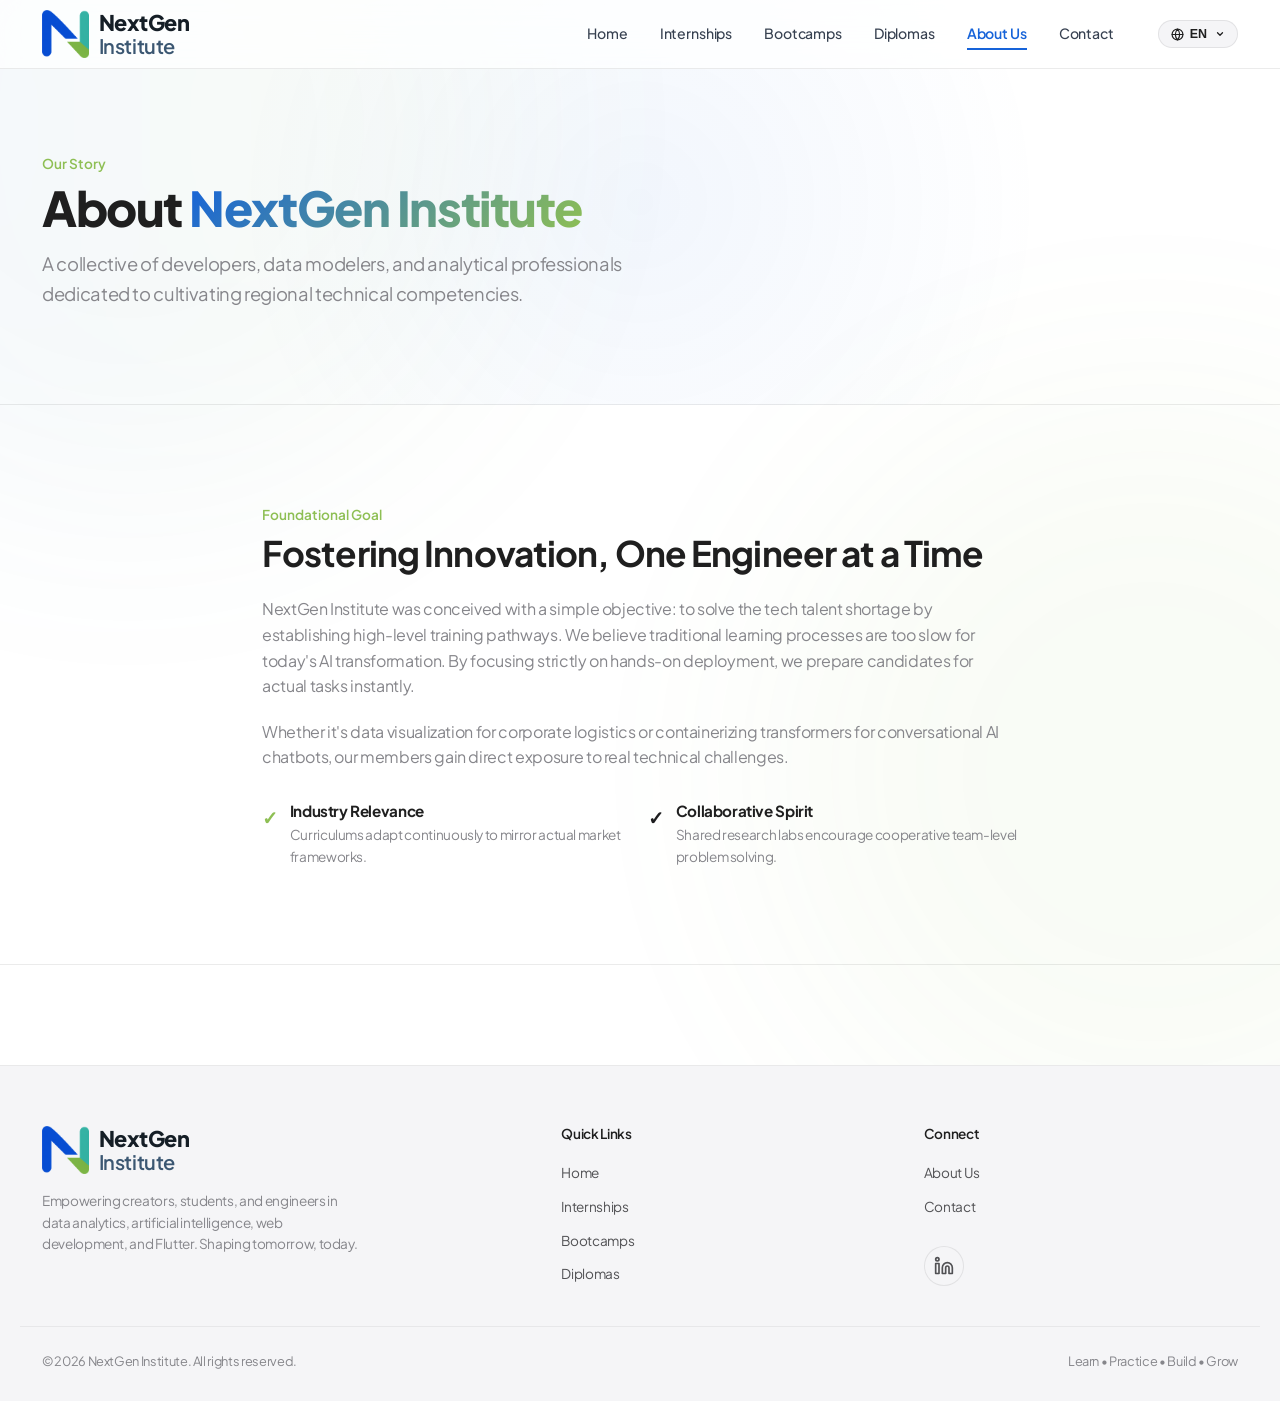
==== about.html @ 32089fcd "Match bootcamp card images with inside winter poster across Data Analytics and AI tracks, bump cache" ====
<!DOCTYPE html>
<html lang="en">
<head>
    <!-- Google tag (gtag.js) -->
    <script async src="https://www.googletagmanager.com/gtag/js?id=G-X8T3YRDZ85"></script>
    <script>
      window.dataLayer = window.dataLayer || [];
      function gtag(){dataLayer.push(arguments);}
      gtag('js', new Date());

      gtag('config', 'G-X8T3YRDZ85');
    </script>

    <meta charset="UTF-8">
    <meta name="viewport" content="width=device-width, initial-scale=1.0">
    <!-- SEO & Metadata -->
    <meta name="keywords" content="About NextGen Institute, Free Internships, Summer Trainings, Winter Trainings, Tech Education Egypt, AI Training Center, Data Analytics Academy, عن NextGen Institute">
    <meta name="author" content="NextGen Institute">
    <meta name="robots" content="index, follow, max-image-preview:large, max-snippet:-1, max-video-preview:-1">
    <link rel="canonical" href="https://nextgenhub.dev/about.html">
    <link rel="icon" type="image/png" href="assets/icon.png">
    <link rel="apple-touch-icon" href="assets/icon.png">

    <!-- Open Graph / Facebook / WhatsApp -->
    <meta property="og:type" content="website">
    <meta property="og:url" content="https://nextgenhub.dev/about.html">
    <meta property="og:title" content="About Us | NextGen Institute - Free Internships & Trainings">
    <meta property="og:description" content="Learn about NextGen Institute's mission in delivering Free Internships, Summer Trainings, Winter Trainings, and Bootcamps in AI, Data Analytics, and Software Engineering.">
    <meta property="og:image" content="https://nextgenhub.dev/assets/icon.png">
    <meta property="og:site_name" content="NextGen Institute">
    <meta property="og:locale" content="en_US">
    <meta property="og:locale:alternate" content="ar_EG">

    <!-- Twitter Cards -->
    <meta name="twitter:card" content="summary_large_image">
    <meta name="twitter:url" content="https://nextgenhub.dev/about.html">
    <meta name="twitter:title" content="About Us | NextGen Institute - Free Internships & Trainings">
    <meta name="twitter:description" content="Learn about NextGen Institute's mission in delivering Free Internships, Summer Trainings, Winter Trainings, and Bootcamps in AI, Data Analytics, and Software Engineering.">
    <meta name="twitter:image" content="https://nextgenhub.dev/assets/icon.png">

    <!-- JSON-LD Structured Data -->
    <script type="application/ld+json">
    {
      "@context": "https://schema.org",
      "@type": "AboutPage",
      "name": "About NextGen Institute",
      "url": "https://nextgenhub.dev/about.html",
      "mainEntity": {
        "@type": "EducationalOrganization",
        "name": "NextGen Institute",
        "url": "https://nextgenhub.dev/",
        "logo": "https://nextgenhub.dev/assets/icon.png"
      }
    }
    </script>

    

    <title>About Us | NextGen Institute - Free Internships & Trainings</title>
    <meta name="description" content="Learn about NextGen Institute's mission in delivering Free Internships, Summer Trainings, Winter Trainings, and Bootcamps in AI, Data Analytics, and Software Engineering.">
        <link rel="stylesheet" href="styles.css?v=98">

</head>
<body>
    <div class="scroll-progress" id="scrollProgress"></div>

    <!-- Header Navigation -->
    <header>
        <div class="container nav-wrapper">
            <a href="index.html" class="logo" id="logoLink">
                <img src="assets/icon.png" alt="NextGen Institute Logo" class="logo-img">
                <div class="logo-text-wrap">
                    <span class="logo-text-top">NextGen</span>
                    <span class="logo-text-bottom">Institute</span>
                </div>
            </a>
            <button class="nav-toggle" aria-label="Toggle Navigation" id="navToggleBtn">
                <span></span>
                <span></span>
                <span></span>
            </button>
            <ul class="nav-menu" id="navMenu">
                <li><a href="index.html" class="nav-link" id="navIndex" data-i18n="nav_home">Home</a></li>
                <li><a href="internships.html" class="nav-link" id="navInternships" data-i18n="nav_internships">Internships</a></li>
                <li><a href="bootcamps.html" class="nav-link" id="navBootcamps" data-i18n="nav_bootcamps">Bootcamps</a></li>
                <li><a href="diplomas.html" class="nav-link" id="navDiplomas" data-i18n="nav_diplomas">Diplomas</a></li>
                <li><a href="about.html" class="nav-link active" id="navAbout" data-i18n="nav_about">About Us</a></li>
                <li><a href="contact.html" class="nav-link" id="navContact" data-i18n="nav_contact">Contact</a></li>
            </ul>
        </div>
    </header>

    <!-- Subpage Hero Banner -->
    <section class="fade-up section-padding" style="padding-top: 150px; background: radial-gradient(circle at 50% 50%, rgba(22, 99, 217, 0.06) 0%, transparent 60%); border-bottom: 1px solid var(--glass-border);">
        <div class="container">
            <span class="section-tag" data-i18n="about_banner_tag">Our Story</span>
            <h1 class="hero-title" style="font-size: 3rem; margin-bottom: 16px;" data-i18n="about_banner_title">About <span class="gradient-text">NextGen Institute</span></h1>
            <p class="section-subtitle" data-i18n="about_banner_sub">A collective of developers, data modelers, and analytical professionals dedicated to cultivating regional technical competencies.</p>
        </div>
    </section>

    <!-- Vision & Mission Details -->
    <section class="fade-up section-padding">
        <div class="container" style="max-width: 800px; margin: 0 auto;">
            <div class="vision-text">
                <span class="section-tag" style="text-align: left;" data-i18n="about_vision_tag">Foundational Goal</span>
                <h2 class="section-title" style="font-size: 2.2rem; text-align: left; margin-bottom: 24px;" data-i18n="about_vision_title">Fostering Innovation, One Engineer at a Time</h2>
                <p style="color: var(--text-muted); margin-bottom: 20px;" data-i18n="about_vision_sub1">
                    NextGen Institute was conceived with a simple objective: to solve the tech talent shortage by establishing high-level training pathways. We believe traditional learning processes are too slow for today's AI transformation. By focusing strictly on hands-on deployment, we prepare candidates for actual tasks instantly.
                </p>
                <p style="color: var(--text-muted); margin-bottom: 20px;" data-i18n="about_vision_sub2">
                    Whether it's data visualization for corporate logistics or containerizing transformers for conversational AI chatbots, our members gain direct exposure to real technical challenges.
                </p>
                
                <!-- Core Values list -->
                <div style="margin-top: 32px; display: grid; grid-template-columns: 1fr 1fr; gap: 16px;">
                    <div style="display: flex; gap: 12px; align-items: flex-start;">
                        <span style="color: var(--accent-cyan); font-weight: bold; font-size: 1.2rem;">✓</span>
                        <div>
                            <h4 style="font-size: 0.95rem; margin-bottom: 4px;" data-i18n="about_val1_title">Industry Relevance</h4>
                            <p style="font-size: 0.85rem; color: var(--text-muted);" data-i18n="about_val1_desc">Curriculums adapt continuously to mirror actual market frameworks.</p>
                        </div>
                    </div>
                    <div style="display: flex; gap: 12px; align-items: flex-start;">
                        <span style="color: var(--accent-violet); font-weight: bold; font-size: 1.2rem;">✓</span>
                        <div>
                            <h4 style="font-size: 0.95rem; margin-bottom: 4px;" data-i18n="about_val2_title">Collaborative Spirit</h4>
                            <p style="font-size: 0.85rem; color: var(--text-muted);" data-i18n="about_val2_desc">Shared research labs encourage cooperative team-level problem solving.</p>
                        </div>
                    </div>
                </div>
            </div>
        </div>
    </section>

    <!-- Footer -->
    <footer>
        <div class="container footer-grid">
            <div class="footer-brand">
                <a href="index.html" class="logo" style="margin-bottom: 16px;">
                    <img src="assets/icon.png" alt="NextGen Institute Logo" class="logo-img">
                    <div class="logo-text-wrap">
                        <span class="logo-text-top">NextGen</span>
                        <span class="logo-text-bottom">Institute</span>
                    </div>
                </a>
                <p data-i18n="footer_desc">Empowering creators, students, and engineers in data analytics and artificial intelligence. Shaping tomorrow, today.</p>
            </div>
            <div class="footer-nav">
                <h4 class="footer-nav-title" data-i18n="footer_links_title">Quick Links</h4>
                <a href="index.html" id="footerNavHome" data-i18n="nav_home">Home</a>
                <a href="internships.html" id="footerNavInternships" data-i18n="nav_internships">Internship Listings</a>
                <a href="bootcamps.html" id="footerNavBootcamps" data-i18n="nav_bootcamps">Summer Bootcamps</a>
                <a href="diplomas.html" id="footerNavDiplomas" data-i18n="nav_diplomas">Professional Diplomas</a>
            </div>
            <div class="footer-nav">
                <h4 class="footer-nav-title" data-i18n="footer_connect_title">Connect</h4>
                <a href="about.html" id="footerNavAbout" data-i18n="nav_about">About Us</a>
                <a href="contact.html" id="footerNavContact" data-i18n="nav_contact">Contact Support</a>
                <div class="social-links" style="margin-top: 16px;">
                <a href="https://www.linkedin.com/company/nextgen-institute-eg/" class="social-icon" aria-label="LinkedIn" target="_blank">
                <svg viewBox="0 0 24 24" fill="none" stroke="currentColor" stroke-width="2" stroke-linecap="round" stroke-linejoin="round">
                <path d="M16 8a6 6 0 0 1 6 6v7h-4v-7a2 2 0 0 0-2-2 2 2 0 0 0-2 2v7h-4v-7a6 6 0 0 1 6-6z"/>
                <rect x="2" y="9" width="4" height="12"/>
                <circle cx="4" cy="4" r="2"/>
                </svg>
                </a>
                
                </div>
            </div>
        </div>
        <div class="container footer-bottom">
            <p data-i18n="footer_copyright">&copy; 2026 NextGen Institute. All rights reserved.</p>
            <p data-i18n="footer_design">Learn • Practice • Build • Grow</p>
        </div>
    </footer>

    <script src="main.js?v=98"></script>
    <script src="lang.js?v=98"></script>
    <button class="back-to-top" id="backToTop" aria-label="Back to Top">↑</button>
</body>
</html>
---- styles.css ----
@import url('https://fonts.googleapis.com/css2?family=Plus+Jakarta+Sans:ital,wght@0,300;0,400;0,500;0,600;0,700;0,800;1,400&family=Tajawal:wght@300;400;500;700;800;900&display=swap');

/* --- DESIGN SYSTEM --- */
:root {
    --bg-primary: #FFFFFF;
    --bg-secondary: #F5F5F7;
    --bg-tertiary: #FAFAFA;
    --accent-blue: #1663d9;
    --accent-violet: #1D1D1F;
    --accent-cyan: #8ebf54;
    --text-main: #1F1F1F;
    --text-muted: #86868B;
    --text-dark: #FFFFFF;
    --glass-bg: rgba(255, 255, 255, 0.8);
    --glass-border: rgba(0, 0, 0, 0.08);
    --gradient-primary: linear-gradient(135deg, #1D1D1F 0%, #434345 100%);
    --gradient-glow: none;
    --shadow-soft: 0 12px 40px rgba(0, 0, 0, 0.05);
    --shadow-hover: 0 24px 60px rgba(0, 0, 0, 0.08);
    --radius-sm: 12px;
    --radius-md: 18px;
    --radius-lg: 24px;
    --radius-pill: 9999px;
    --transition-smooth: all 0.35s cubic-bezier(0.25, 1, 0.5, 1);
    --font-sans: "Plus Jakarta Sans", -apple-system, BlinkMacSystemFont, "Segoe UI", sans-serif;
}

/* --- BASE & RESET --- */
* {
    margin: 0;
    padding: 0;
    box-sizing: border-box;
    -webkit-font-smoothing: antialiased;
    -moz-osx-font-smoothing: grayscale;
}

img {
    pointer-events: none; /* Disables browser Visual Search hover overlays (Google Lens) */
    user-select: none;    /* Prevents selecting/highlighting images */
    -webkit-user-drag: none; /* Prevents dragging the image */
}

html {
    scroll-behavior: smooth;
    font-size: 16px;
}

body {
    background-color: var(--bg-primary);
    color: var(--text-main);
    font-family: var(--font-sans);
    line-height: 1.6; /* Apple body text line height */
    letter-spacing: -0.022em; /* Apple letter spacing */
    overflow-x: hidden;
}

/* Custom Scrollbar */
::-webkit-scrollbar {
    width: 8px;
}
::-webkit-scrollbar-track {
    background: var(--bg-primary);
}
::-webkit-scrollbar-thumb {
    background: #D2D2D7;
    border-radius: var(--radius-sm);
}
::-webkit-scrollbar-thumb:hover {
    background: #86868B;
}

/* --- TYPOGRAPHY --- */
h1, h2 {
    font-weight: 800; /* Extra bold like Gilroy-Heavy/Bold on Sprints.ai */
    line-height: 1.1;
    letter-spacing: -0.03em; /* Tight letter spacing */
    color: var(--text-main);
}

h3, h4, h5, h6 {
    font-weight: 700; /* Bold */
    line-height: 1.2;
    letter-spacing: -0.025em;
    color: var(--text-main);
}

.hero-subtitle, .section-subtitle, .card-desc, p {
    max-width: 70ch; /* Enforce 70-character line length limit for optimal readability */
}

a {
    color: var(--accent-blue);
    text-decoration: none;
    transition: var(--transition-smooth);
}

a:hover {
    text-decoration: underline;
}

/* --- UTILITIES & LAYOUT --- */
.container {
    width: 100%;
    max-width: 1240px; /* Wider desktop container to decrease left-right margins */
    margin: 0 auto;
    padding: 0 22px;
}

.gradient-text {
    background: linear-gradient(135deg, var(--accent-blue) 0%, var(--accent-cyan) 100%);
    -webkit-background-clip: text;
    -webkit-text-fill-color: transparent;
    display: inline-block;
}

.section-padding {
    padding: 96px 0; /* Airy feel, strict multiple of 8 (8 * 12) */
}

.text-center {
    text-align: center;
}

/* Apple Translucent Panel */
.glass-panel {
    background: var(--glass-bg);
    border: 1px solid var(--glass-border);
    backdrop-filter: saturate(180%) blur(20px);
    -webkit-backdrop-filter: saturate(180%) blur(20px);
    border-radius: var(--radius-md);
    box-shadow: var(--shadow-soft);
}

/* --- BUTTONS (Apple Pill Style) --- */
.btn {
    display: inline-flex;
    align-items: center;
    justify-content: center;
    padding: 14px 28px;
    font-size: 0.95rem;
    font-weight: 500;
    border-radius: var(--radius-pill);
    transition: var(--transition-smooth);
    cursor: pointer;
    font-family: var(--font-sans);
    gap: 6px;
    letter-spacing: -0.015em;
}
.btn:hover {
    transform: scale(1.02);
}
.btn:active {
    transform: scale(0.98);
}

.btn-primary {
    background: linear-gradient(to right, var(--accent-blue), var(--accent-cyan));
    color: var(--text-dark);
    border: none;
}

.btn-primary:hover {
    background: #1256be;
    transform: scale(1.02);
    text-decoration: none;
}

.btn-secondary {
    background: transparent;
    color: var(--accent-blue);
    border: 1px solid var(--accent-blue);
}

.btn-secondary:hover {
    background: rgba(22, 99, 217, 0.05);
    transform: scale(1.02);
    text-decoration: none;
}

/* --- NAVIGATION HEADER (Apple Style) --- */
header {
    position: fixed;
    top: 0;
    left: 0;
    width: 100%;
    z-index: 1000;
    transition: var(--transition-smooth);
    padding: 10px 0;
    background: rgba(255, 255, 255, 0.75);
    backdrop-filter: saturate(180%) blur(24px);
    -webkit-backdrop-filter: saturate(180%) blur(24px);
    border-bottom: 1px solid var(--glass-border);
}

header.scrolled {
    padding: 6px 0;
    box-shadow: var(--shadow-soft);
    background: rgba(255, 255, 255, 0.85);
}

.nav-wrapper {
    display: grid;
    grid-template-columns: auto 1fr;
    align-items: center;
}

.nav-menu {
    justify-self: end;
}



.logo:hover {
    text-decoration: none;
    opacity: 0.8;
}




.nav-menu {
    display: flex;
    list-style: none;
    gap: 32px;
}

.nav-link {
    position: relative;
    font-size: 0.88rem;
    font-weight: 500;
    color: #374151; /* High contrast gray */
    letter-spacing: -0.01em;
    padding: 6px 0;
    transition: color 0.3s ease;
}

.nav-link:hover {
    color: var(--accent-blue);
    text-decoration: none;
}

.nav-link.active {
    color: var(--accent-blue);
    font-weight: 600;
}

.nav-link::after {
    content: '';
    position: absolute;
    bottom: -2px;
    left: 0;
    width: 100%;
    height: 2px;
    background-color: var(--accent-blue);
    transform: scaleX(0);
    transform-origin: right;
    transition: transform 0.3s cubic-bezier(0.25, 1, 0.5, 1);
}

.nav-link:hover::after, .nav-link.active::after {
    transform: scaleX(1);
    transform-origin: left;
}

.nav-toggle {
    display: none;
    flex-direction: column;
    gap: 6px;
    cursor: pointer;
    background: none;
    border: none;
}

.nav-toggle span {
    display: block;
    width: 22px;
    height: 1px;
    background-color: var(--text-main);
    transition: var(--transition-smooth);
}

/* --- HERO SECTION --- */
.hero {
    position: relative;
    min-height: 80vh; /* Strict multiple of 8 */
    display: flex;
    align-items: center;
    padding: 128px 0 64px; /* Multiples of 8 */
    background: var(--bg-primary);
}

.hero-glow {
    display: none; /* No glowing background gradients in Apple design */
}

.hero-grid {
    display: grid;
    grid-template-columns: 1fr 1fr;
    gap: 48px;
    align-items: center;
}

.hero-title {
    font-size: 4rem; /* Big bold typography */
    font-weight: 800;
    line-height: 1.05;
    margin-bottom: 24px; /* Multiple of 8 */
}

.hero-subtitle {
    font-size: 1.3rem;
    line-height: 1.4;
    color: var(--text-muted);
    margin-bottom: 32px;
    max-width: 480px;
}

.hero-actions {
    display: flex;
    gap: 16px;
    align-items: center;
}

.hero-actions a:hover {
    text-decoration: none;
}

.hero-visual {
    position: relative;
    display: flex;
    justify-content: center;
    align-items: center;
}

.hero-img-container {
    width: 100%;
    aspect-ratio: 1.35;
    border-radius: var(--radius-md);
    overflow: hidden;
    border: 1px solid rgba(0, 0, 0, 0.05);
    box-shadow: 0 15px 40px rgba(0, 0, 0, 0.05);
}

.hero-img-container::before {
    display: none;
}

.hero-img-container img {
    width: 100%;
    height: 100%;
    object-fit: cover;
    transition: var(--transition-smooth);
}

/* Floating interactive badges (Apple minimal style) */
.floating-badge {
    position: absolute;
    padding: 10px 18px;
    border-radius: var(--radius-sm);
    background: var(--glass-bg);
    border: 1px solid var(--glass-border);
    box-shadow: 0 8px 24px rgba(0,0,0,0.04);
    z-index: 2;
    animation: float 5s ease-in-out infinite;
}

.badge-1 {
    top: 8%;
    left: -20px;
    animation-delay: 0s;
}

.badge-2 {
    bottom: 8%;
    right: -10px;
    animation-delay: 2.5s;
}

.badge-icon {
    width: 32px;
    height: 32px;
    border-radius: 50%;
    background: var(--bg-secondary);
    display: flex;
    align-items: center;
    justify-content: center;
    font-weight: 600;
    color: var(--accent-blue);
    font-size: 0.85rem;
}

@keyframes float {
    0%, 100% { transform: translateY(0); }
    50% { transform: translateY(-8px); }
}

/* --- STATS / QUICK INFO (Clean Apple Grid) --- */
.stats-grid {
    display: grid;
    grid-template-columns: repeat(3, 1fr);
    gap: 1px;
    background: rgba(0,0,0,0.06);
    border-radius: var(--radius-md);
    overflow: hidden;
    margin-top: 40px;
    box-shadow: none;
    border: 1px solid rgba(0, 0, 0, 0.06);
}

.stat-card {
    background: var(--bg-primary);
    padding: 30px;
    text-align: center;
}

.stat-number {
    font-size: 3rem;
    font-weight: 700;
    color: var(--text-main);
    margin-bottom: 6px;
    letter-spacing: -0.03em;
}

.stat-label {
    color: var(--text-muted);
    font-size: 0.85rem;
    font-weight: 500;
    text-transform: none;
    letter-spacing: 0;
}

/* --- SECTION GENERAL STYLE --- */
.section-title-wrap {
    margin-bottom: 30px; /* Reduced from 50px */
    text-align: left !important; /* Apple left aligned sections */
}

.section-tag {
    font-size: 0.85rem;
    font-weight: 600;
    color: var(--accent-cyan); /* fresh leaf green tags */
    text-transform: none;
    letter-spacing: 0;
    display: inline-block;
    margin-bottom: 8px;
}

.section-title {
    font-size: 2.5rem;
    font-weight: 700;
    margin-bottom: 12px;
    letter-spacing: -0.025em;
}

.section-subtitle {
    color: var(--text-muted);
    font-size: 1.15rem;
    max-width: 580px;
    margin: 0 !important;
}

/* --- GRID CARDS (Apple Card Style) --- */
.cards-grid {
    display: grid;
    grid-template-columns: repeat(auto-fit, minmax(320px, 1fr));
    gap: 24px;
}

.card {
    background: var(--bg-secondary);
    padding: 32px; /* Symmetrical consistent padding, multiple of 8 */
    border-radius: var(--radius-md); /* 16px, multiple of 8 */
    transition: var(--transition-smooth);
    display: flex;
    flex-direction: column;
    height: 100%;
    position: relative;
    border: 1px solid rgba(0, 0, 0, 0.08); /* Clean thin border */
    box-shadow: none; /* Flat clean aesthetic, no drop shadows */
    text-align: left;
}

.card::before {
    display: none;
}

.card:hover {
    transform: scale(1.015);
    box-shadow: 0 15px 35px rgba(0, 0, 0, 0.05);
}

.card-icon {
    width: 48px;
    height: 48px;
    border-radius: 50%;
    background: #E8E8ED;
    border: none;
    display: flex;
    align-items: center;
    justify-content: center;
    margin-bottom: 20px;
    color: var(--text-main);
    font-size: 1.4rem;
    transition: var(--transition-smooth);
}

.card:hover .card-icon {
    background: linear-gradient(to right, var(--accent-blue), var(--accent-cyan));
    color: var(--text-dark);
}

.card-title {
    font-size: 1.3rem;
    font-weight: 600;
    margin-bottom: 12px;
}

.card-desc {
    color: var(--text-muted);
    font-size: 0.95rem;
    line-height: 1.5;
    margin-bottom: 20px;
}

.card-tags {
    display: flex;
    flex-wrap: wrap;
    gap: 6px;
    margin-bottom: 20px;
}

.tag {
    font-size: 0.72rem;
    font-weight: 500;
    padding: 4px 10px;
    border-radius: var(--radius-pill);
    background: #E8E8ED;
    border: none;
    color: #515154;
}

.tag-highlight {
    background: rgba(142, 191, 84, 0.15);
    color: var(--accent-cyan);
}

.card-footer {
    display: flex;
    justify-content: space-between;
    align-items: center;
}

.card-footer a:hover {
    text-decoration: none;
}

/* --- BOOTCAMPS SCHEDULE TABLE (Apple Style) --- */
.table-responsive {
    border-radius: var(--radius-md);
    border: 1px solid rgba(0, 0, 0, 0.06);
    background: var(--bg-primary);
    box-shadow: none;
}

.schedule-table {
    width: 100%;
    border-collapse: collapse;
    text-align: left;
    min-width: 700px;
}

.schedule-table th {
    background: var(--bg-secondary);
    padding: 16px 20px;
    font-weight: 600;
    font-size: 0.9rem;
    color: var(--text-main);
    border-bottom: 1px solid rgba(0, 0, 0, 0.06);
}

.schedule-table td {
    padding: 18px 20px;
    border-bottom: 1px solid rgba(0, 0, 0, 0.06);
    font-size: 0.9rem;
    vertical-align: middle;
}

.schedule-table tr:last-child td {
    border-bottom: none;
}

.schedule-table tr {
    transition: var(--transition-smooth);
}

.schedule-table tr:hover {
    background: var(--bg-secondary);
}

.status-badge {
    padding: 4px 10px;
    border-radius: var(--radius-pill);
    font-size: 0.72rem;
    font-weight: 500;
    display: inline-block;
}

.status-upcoming {
    background: #E8E8ED;
    color: #515154;
}

.status-open {
    background: rgba(22, 99, 217, 0.1);
    color: var(--accent-blue);
}

/* --- ABOUT MANAGER & VISION (Apple Column Grid) --- */
.about-grid {
    display: grid;
    grid-template-columns: 1.2fr 0.8fr;
    gap: 60px;
    align-items: center;
}

.manager-card {
    background: var(--bg-secondary);
    padding: 36px;
    text-align: center;
    border-radius: var(--radius-md);
    border: none;
    box-shadow: none;
}

.manager-avatar {
    width: 140px;
    height: 140px;
    border-radius: 50%;
    margin: 0 auto 20px;
    overflow: hidden;
    border: none;
    box-shadow: none;
}

.manager-avatar img {
    width: 100%;
    height: 100%;
    object-fit: cover;
}

.manager-title {
    font-size: 1.3rem;
    font-weight: 600;
    margin-bottom: 4px;
}

.manager-role {
    color: var(--accent-blue);
    font-weight: 500;
    font-size: 0.85rem;
    letter-spacing: 0;
    margin-bottom: 16px;
}

.manager-bio {
    color: var(--text-muted);
    font-size: 0.95rem;
    line-height: 1.52947;
}

/* --- CONTACT SECTION & FORM --- */
.contact-grid {
    display: grid;
    grid-template-columns: 1fr 1.2fr;
    gap: 60px;
}

.contact-info {
    display: flex;
    flex-direction: column;
    gap: 32px;
}

.contact-info-item {
    display: flex;
    gap: 20px;
}

.contact-info-icon {
    width: 44px;
    height: 44px;
    border-radius: 50%;
    background: var(--bg-secondary);
    color: var(--text-main);
    display: flex;
    align-items: center;
    justify-content: center;
    font-size: 1.2rem;
}

.contact-info-text h4 {
    font-size: 1.05rem;
    font-weight: 600;
    margin-bottom: 4px;
}

.contact-info-text p {
    color: var(--text-muted);
    font-size: 0.9rem;
}

.social-links {
    display: flex;
    gap: 12px;
    margin-top: 8px;
}

.social-icon {
    width: 40px;
    height: 40px;
    border-radius: 50%;
    background: var(--bg-secondary);
    border: 1px solid var(--glass-border);
    display: flex;
    align-items: center;
    justify-content: center;
    color: var(--text-muted);
    transition: var(--transition-smooth);
}

.social-icon:hover {
    background: linear-gradient(to right, var(--accent-blue), var(--accent-cyan));
    color: #FFFFFF !important;
    transform: scale(1.05);
    border-color: transparent;
}

.social-icon svg {
    width: 20px;
    height: 20px;
    color: inherit;
    display: block;
    transition: var(--transition-smooth);
}

/* Form Styles (Apple Input Style) */
.contact-form {
    background: var(--bg-secondary);
    padding: 40px;
    border-radius: var(--radius-md);
}

.form-group {
    margin-bottom: 20px;
}

.form-label {
    display: block;
    font-size: 0.8rem;
    font-weight: 600;
    color: var(--text-main);
    margin-bottom: 6px;
    text-transform: none;
    letter-spacing: 0;
}

.form-control {
    width: 100%;
    padding: 12px 16px;
    background: var(--bg-primary);
    border: 1px solid rgba(0, 0, 0, 0.12);
    color: var(--text-main);
    font-family: var(--font-sans);
    border-radius: var(--radius-sm);
    font-size: 0.95rem;
    transition: var(--transition-smooth);
}

.form-control:focus {
    outline: none;
    border-color: var(--accent-blue);
    box-shadow: 0 0 0 4px rgba(22, 99, 217, 0.15); /* Apple blue ring focus */
}

textarea.form-control {
    resize: vertical;
    min-height: 240px;
}

.contact-form button:hover {
    text-decoration: none;
}

/* Toast Message */
.toast {
    position: fixed;
    bottom: 30px;
    right: 30px;
    background: var(--bg-primary);
    border-left: 4px solid var(--accent-blue);
    padding: 16px 24px;
    border-radius: var(--radius-sm);
    box-shadow: 0 10px 40px rgba(0,0,0,0.08);
    z-index: 10000;
    transform: translateY(150%);
    transition: transform 0.35s cubic-bezier(0.25, 1, 0.5, 1);
    display: flex;
    align-items: center;
    gap: 12px;
}

.toast.show {
    transform: translateY(0);
}

.toast-success {
    border-left-color: #34C759; /* Apple green */
}

/* --- FOOTER (Apple minimal directory style) --- */
footer {
    background: var(--bg-secondary);
    border-top: 1px solid rgba(0, 0, 0, 0.05);
    padding: 60px 0 30px;
    margin-top: 100px;
}

.footer-grid {
    display: grid;
    grid-template-columns: 1.5fr 1fr 1fr;
    gap: 48px;
    margin-bottom: 40px;
}

.footer-brand p {
    color: var(--text-muted);
    font-size: 0.85rem;
    margin-top: 16px;
    max-width: 320px;
}

.footer-nav {
    display: flex;
    flex-direction: column;
    gap: 12px;
}

.footer-nav-title {
    font-size: 0.85rem;
    font-weight: 600;
    margin-bottom: 8px;
    color: var(--text-main);
}

.footer-nav a {
    color: #515154;
    font-size: 0.85rem;
}

.footer-nav a:hover {
    color: var(--accent-blue);
    padding-left: 0; /* Keep it static */
}

.footer-bottom {
    padding-top: 24px;
    border-top: 1px solid rgba(0, 0, 0, 0.06);
    display: flex;
    justify-content: space-between;
    align-items: center;
    color: var(--text-muted);
    font-size: 0.8rem;
}

/* --- SLIDESHOW / CAROUSEL (Apple Clean Review Style) --- */
.slideshow-container {
    position: relative;
    max-width: 580px;
    margin: 24px auto 0;
    overflow: hidden;
    padding: 30px 40px 22px;
    border-radius: var(--radius-md);
    background: var(--bg-secondary);
    box-shadow: none;
    border: 1px solid rgba(0, 0, 0, 0.04);
}

.slide-track {
    display: flex;
    transition: transform 0.5s cubic-bezier(0.25, 1, 0.5, 1);
    width: 100%;
}

.slide {
    min-width: 100%;
    display: flex;
    justify-content: center;
    align-items: center;
}

.slide-content {
    max-width: 460px;
    text-align: left;
    padding: 0 8px;
}

.quote-icon {
    display: none; /* Clean typography, no large quote marks */
}

.slide-quote {
    font-size: 1.05rem; /* Compact readable quote font */
    font-weight: 500;
    color: var(--text-main);
    margin-bottom: 14px;
    line-height: 1.45;
    letter-spacing: -0.015em;
}

.slide-author {
    font-size: 0.9rem;
    font-weight: 600;
    color: var(--text-main);
    margin-bottom: 2px;
}

.slide-role {
    font-size: 0.76rem;
    color: var(--text-muted);
    text-transform: none;
    letter-spacing: 0;
}

.slide-btn {
    position: absolute;
    top: 50%;
    transform: translateY(-50%);
    background: var(--glass-bg);
    border: 1px solid var(--glass-border);
    color: var(--text-main);
    width: 30px;
    height: 30px;
    border-radius: 50%;
    display: flex;
    align-items: center;
    justify-content: center;
    font-size: 1.1rem;
    cursor: pointer;
    transition: var(--transition-smooth);
    z-index: 10;
    box-shadow: 0 4px 12px rgba(0,0,0,0.04);
}

.slide-btn:hover {
    background: #FFFFFF;
    color: var(--accent-blue);
    transform: translateY(-50%) scale(1.05);
    box-shadow: 0 6px 18px rgba(0,0,0,0.08);
}

.prev-btn {
    left: 8px;
}

.next-btn {
    right: 8px;
}

.slideshow-dots {
    display: flex;
    justify-content: center;
    gap: 5px;
    margin-top: 16px;
    flex-wrap: wrap;
    max-width: 90%;
    margin-left: auto;
    margin-right: auto;
}

.dot {
    width: 7px;
    height: 7px;
    border-radius: 50%;
    background: #D2D2D7;
    opacity: 1;
    cursor: pointer;
    transition: var(--transition-smooth);
}

.dot.active {
    background: #86868B;
    width: 7px; /* Apple clean dots are same size */
}

/* --- RESPONSIVE MEDIA QUERIES --- */
@media (max-width: 992px) {
    .hero-grid {
        grid-template-columns: 1fr;
        text-align: center;
        gap: 40px;
    }
    
    .hero-title {
        font-size: 3rem;
    }
    
    .hero-subtitle {
        margin-left: auto;
        margin-right: auto;
    }
    
    .hero-actions {
        justify-content: center;
    }
    
    .about-grid, .contact-grid {
        grid-template-columns: 1fr;
        gap: 48px;
    }
    
    .footer-grid {
        grid-template-columns: 1fr;
        gap: 32px;
    }
}

@media (max-width: 768px) {
    .section-padding {
        padding: 60px 0; /* More compact mobile section height */
    }

    .hero-title {
        font-size: 2.3rem !important; /* Scale down titles to prevent overflow */
        line-height: 1.15;
    }

    .hero-subtitle {
        font-size: 1.1rem !important;
        margin-bottom: 24px;
    }

    .cards-grid {
        grid-template-columns: repeat(auto-fit, minmax(280px, 1fr)) !important; /* Safe mobile grid fitting */
        gap: 16px;
    }

    .card {
        padding: 28px 20px; /* More compact mobile cards padding */
    }


    
    .stats-grid {
        grid-template-columns: 1fr;
        gap: 16px;
    }
    
    .section-title {
        font-size: 1.8rem !important;
    }
    
    .contact-form {
        padding: 32px 24px;
    }
    
    .footer-bottom {
        flex-direction: column;
        gap: 16px;
        text-align: center;
    }
    
    .floating-badge {
        display: none;
    }

    /* Slideshow Mobile Overrides */
    .slideshow-container {
        padding: 22px 14px 16px !important;
        margin-top: 16px;
    }

    .slide-quote {
        font-size: 0.95rem !important;
        margin-bottom: 10px;
    }

    .slide-btn {
        display: none !important; /* Hide arrows on mobile (swipe/dots are enough) */
    }

    #langToggle {
        margin-top: 12px !important;
        margin-left: 0 !important;
    }
}

/* --- ARABIC (RTL) STYLING OVERRIDES --- */
body.rtl {
    font-family: 'Tajawal', sans-serif;
    letter-spacing: 0;
}

body.rtl h1, body.rtl h2, body.rtl h3, body.rtl h4, body.rtl h5, body.rtl h6 {
    letter-spacing: 0;
}

body.rtl .section-title-wrap {
    text-align: right !important;
}

body.rtl .section-subtitle {
    margin-right: 0 !important;
    margin-left: auto !important;
}

body.rtl .card {
    text-align: right !important;
}

body.rtl .slide-content {
    text-align: right !important;
}

body.rtl .schedule-table {
    text-align: right !important;
}

body.rtl .contact-info {
    text-align: right !important;
}

body.rtl .contact-info-item {
    flex-direction: row-reverse;
}

body.rtl .form-label {
    text-align: right;
}

body.rtl .form-control {
    text-align: right;
}

body.rtl .footer-brand, body.rtl .footer-nav, body.rtl .footer-bottom {
    text-align: right;
}


body.rtl .nav-menu {
    flex-direction: row-reverse;
}

body.rtl .social-links {
    flex-direction: row-reverse;
}

body.rtl .slide-btn {
    /* Flip buttons visually or swap positioning for better feel */
}



/* --- CORE TECHNOLOGIES TECH STACK SECTION --- */
.tech-categories-grid {
    display: grid;
    grid-template-columns: repeat(2, 1fr);
    gap: 24px;
    margin-top: 16px;
}

.tech-category-card {
    background: var(--bg-card, #ffffff);
    border: 1px solid var(--border-color, rgba(226, 232, 240, 0.8));
    border-radius: 16px;
    padding: 24px;
    box-shadow: 0 4px 20px rgba(0, 0, 0, 0.03);
    transition: transform 0.3s ease, box-shadow 0.3s ease, border-color 0.3s ease;
}

.tech-category-card:hover {
    transform: translateY(-4px);
    box-shadow: 0 12px 30px rgba(37, 99, 235, 0.08);
    border-color: rgba(37, 99, 235, 0.3);
}

.tech-category-header {
    display: flex;
    align-items: center;
    gap: 12px;
    margin-bottom: 16px;
    padding-bottom: 12px;
    border-bottom: 1px solid var(--border-color, rgba(226, 232, 240, 0.6));
}

body.rtl .tech-category-header {
    flex-direction: row;
}

.tech-category-icon {
    width: 40px;
    height: 40px;
    border-radius: 10px;
    background: rgba(37, 99, 235, 0.1);
    color: var(--accent-blue, #2563eb);
    display: flex;
    align-items: center;
    justify-content: center;
    flex-shrink: 0;
}

.tech-category-icon svg {
    width: 22px;
    height: 22px;
}

.tech-category-title {
    font-size: 1.1rem;
    font-weight: 700;
    color: var(--text-main, #0f172a);
    margin: 0;
}

.tech-badges-wrap {
    display: flex;
    flex-wrap: wrap;
    gap: 8px 10px;
}

.tech-pill {
    display: inline-flex;
    align-items: center;
    padding: 6px 14px;
    background: var(--bg-secondary, #f8fafc);
    color: var(--text-main, #1e293b);
    border: 1px solid var(--border-color, #e2e8f0);
    border-radius: 20px;
    font-size: 0.88rem;
    font-weight: 600;
    transition: all 0.2s ease;
    cursor: default;
}

.tech-pill:hover {
    background: var(--accent-blue, #2563eb);
    color: #ffffff;
    border-color: var(--accent-blue, #2563eb);
    transform: translateY(-2px);
    box-shadow: 0 4px 12px rgba(37, 99, 235, 0.25);
}

@media (max-width: 992px) {
    .tech-categories-grid {
        grid-template-columns: 1fr;
        gap: 20px;
    }
}

/* --- HERO IMAGE SLIDER --- */
.hero-slider-container {
    position: relative;
    width: 100%;
    overflow: hidden;
    border-radius: var(--radius-md);
    border: 1px solid rgba(0, 0, 0, 0.08);
}

.hero-slides-wrapper {
    display: flex;
    transition: transform 0.8s cubic-bezier(0.25, 1, 0.5, 1);
    width: 300%; /* 3 slides */
}

.hero-slide {
    width: 33.333%;
    flex-shrink: 0;
}

.hero-slider-dots {
    position: absolute;
    bottom: 16px;
    left: 50%;
    transform: translateX(-50%);
    display: flex;
    gap: 8px;
    z-index: 10;
    background: var(--glass-bg);
    padding: 6px 12px;
    border-radius: var(--radius-pill);
    backdrop-filter: blur(10px);
    -webkit-backdrop-filter: blur(10px);
    border: 1px solid var(--glass-border);
}

.hero-dot {
    width: 8px;
    height: 8px;
    border-radius: 50%;
    background: rgba(0, 0, 0, 0.2);
    cursor: pointer;
    transition: var(--transition-smooth);
}

.hero-dot.active {
    background: linear-gradient(to right, var(--accent-blue), var(--accent-cyan));
    width: 20px;
    border-radius: 4px;
}/* Trigger deployment 5 */



/* --- GLOBAL REDESIGN UTILS --- */
.fade-up {
    opacity: 0;
    transform: translateY(30px);
    transition: opacity 0.8s cubic-bezier(0.25, 1, 0.5, 1), transform 0.8s cubic-bezier(0.25, 1, 0.5, 1);
}
.fade-up.visible {
    opacity: 1;
    transform: translateY(0);
}
.stagger-1 { transition-delay: 0.1s; }
.stagger-2 { transition-delay: 0.2s; }
.stagger-3 { transition-delay: 0.3s; }
.stagger-4 { transition-delay: 0.4s; }
.stagger-5 { transition-delay: 0.5s; }

.scroll-progress {
    position: fixed;
    top: 0;
    left: 0;
    width: 0%;
    height: 3px;
    background: linear-gradient(to right, var(--accent-blue), var(--accent-cyan));
    z-index: 10000;
    transition: width 0.1s;
}

.back-to-top {
    position: fixed;
    bottom: 30px;
    right: 30px;
    width: 50px;
    height: 50px;
    border-radius: 50%;
    background: var(--bg-primary);
    box-shadow: var(--shadow-hover);
    display: flex;
    align-items: center;
    justify-content: center;
    cursor: pointer;
    z-index: 9000;
    opacity: 0;
    visibility: hidden;
    transform: translateY(20px);
    transition: var(--transition-smooth);
    color: var(--text-main);
    text-decoration: none;
}
.back-to-top:hover {
    transform: translateY(15px) scale(1.05);
}
.back-to-top.visible {
    opacity: 1;
    visibility: visible;
    transform: translateY(0);
}

.bg-light-gray {
    background-color: var(--bg-tertiary);
}

.ambient-orb {
    position: absolute;
    border-radius: 50%;
    filter: blur(120px);
    opacity: 0.15;
    z-index: -1;
    pointer-events: none;
}

/* Global Card Hovers */
.service-card, .feature-card, .portfolio-card, .stat-card, .blog-card, .testimonial-card, .pricing-card {
    transition: var(--transition-smooth);
    border-radius: var(--radius-lg);
    border: 1px solid var(--glass-border);
}
.service-card:hover, .feature-card:hover, .portfolio-card:hover, .stat-card:hover, .blog-card:hover, .testimonial-card:hover, .pricing-card:hover {
    transform: translateY(-8px);
    box-shadow: var(--shadow-hover);
}

.portfolio-card img, .blog-card img, .service-card img {
    transition: transform 0.6s cubic-bezier(0.25, 1, 0.5, 1);
}
.portfolio-card:hover img, .blog-card:hover img, .service-card:hover img {
    transform: scale(1.05);
}

/* Sections spacing */
section {
    padding: 120px 0;
    position: relative;
    border-bottom: 1px solid var(--glass-border);
}

body::before, body::after {
    content: '';
    position: fixed;
    width: 60vw;
    height: 60vw;
    border-radius: 50%;
    filter: blur(120px);
    opacity: 0.05;
    z-index: -1;
    pointer-events: none;
}
body::before {
    top: -20vw;
    left: -20vw;
    background: linear-gradient(to right, var(--accent-blue), var(--accent-cyan));
}
body::after {
    bottom: -20vw;
    right: -20vw;
    background: var(--accent-cyan);
}

/* Helper styles for SVG icons inside card-icon and contact-info-icon */
.card-icon svg {
    width: 24px;
    height: 24px;
    color: inherit;
    display: block;
}
.contact-info-icon svg {
    width: 20px;
    height: 20px;
    color: inherit;
    display: block;
}

/* Card Banner Image Styles (Sprints-style) */
.card-image-wrap {
    width: 100%;
    overflow: hidden;
    aspect-ratio: 16 / 9;
    border-bottom: 1px solid rgba(0, 0, 0, 0.06);
}
.card-image-wrap img {
    width: 100%;
    height: 100%;
    object-fit: cover;
    transition: transform 0.6s cubic-bezier(0.25, 1, 0.5, 1);
}
.card:hover .card-image-wrap img {
    transform: scale(1.06);
}

/* Refined Stacked Logo Layout */
.logo {
    display: flex;
    flex-direction: row;
    align-items: center;
    gap: 10px;
    text-decoration: none !important;
}
.logo-img {
    height: 48px !important; /* Perfect height to align with stacked text */
    width: auto;
    display: block;
    flex-shrink: 0;
}
.logo-text-wrap {
    display: flex;
    flex-direction: column;
    line-height: 1.1;
    justify-content: center;
}
.logo-text-top {
    font-size: 1.35rem;
    font-weight: 800;
    color: #151e26; /* Exact brand charcoal-navy color */
    letter-spacing: -0.02em;
}
.logo-text-bottom {
    font-size: 1.25rem;
    font-weight: 600;
    color: #3b5772; /* Exact brand slate-blue color */
    letter-spacing: -0.02em;
}



/* Dark Theme Variables */
body.dark-theme, html.dark-theme {
    --bg-primary: #0A0A0C;
    --bg-secondary: #121215;
    --bg-tertiary: #16161A;
    --accent-blue: #3b82f6;
    --accent-violet: #F5F5F7;
    --accent-cyan: #60a5fa;
    --text-main: #FFFFFF;
    --text-muted: #E5E7EB;
    --text-dark: #FFFFFF;
    --glass-bg: rgba(18, 18, 22, 0.85);
    --glass-border: rgba(255, 255, 255, 0.08);
    --gradient-primary: linear-gradient(135deg, #3b82f6 0%, #8b5cf6 100%);
    --gradient-glow: 0 0 30px rgba(59, 130, 246, 0.2);
    --shadow-soft: 0 12px 40px rgba(0, 0, 0, 0.3);
    --shadow-hover: 0 24px 60px rgba(0, 0, 0, 0.5);
}

/* Adjustments for logo in dark theme */
body.dark-theme .logo-text-top {
    color: #FFFFFF !important;
}
body.dark-theme .logo-text-bottom {
    color: #E5E7EB !important;
}

/* Form input styling for dark theme */
body.dark-theme .form-group input,
body.dark-theme .form-group textarea,
body.dark-theme .form-group select {
    background: rgba(255, 255, 255, 0.03) !important;
    border-color: rgba(255, 255, 255, 0.1) !important;
    color: #FFFFFF !important;
}

body.dark-theme .form-group input:focus,
body.dark-theme .form-group textarea:focus,
body.dark-theme .form-group select:focus {
    border-color: var(--accent-blue) !important;
    box-shadow: 0 0 0 4px rgba(59, 130, 246, 0.15) !important;
}

/* Custom dark theme adjustments to prevent white backgrounds */
body.dark-theme .card {
    background: var(--glass-bg);
    border-color: var(--glass-border);
}

body.dark-theme .btn-secondary {
    background: rgba(255, 255, 255, 0.06);
    border-color: rgba(255, 255, 255, 0.15);
    color: #FFFFFF;
}

body.dark-theme .btn-secondary:hover {
    background: linear-gradient(to right, var(--accent-blue), var(--accent-cyan));
    color: #FFFFFF;
    border-color: transparent;
}

/* Ensure the hero slider handles dark backgrounds beautifully */
body.dark-theme .hero-dot {
    background: rgba(255, 255, 255, 0.2);
}
body.dark-theme .hero-dot.active {
    background: linear-gradient(to right, var(--accent-blue), var(--accent-cyan));
}

/* Smooth transition for theme switching */
body {
    transition: background-color 0.4s ease, color 0.4s ease, border-color 0.4s ease, box-shadow 0.4s ease;
}
.card, .glass-panel, header, footer, a, span, p, h1, h2, h3, h4, h5, h6, input, textarea, select, button {
    transition: background-color 0.4s ease, color 0.4s ease, border-color 0.4s ease, box-shadow 0.4s ease, transform 0.3s ease, opacity 0.3s ease;
}

/* Header overrides for dark theme */
body.dark-theme header {
    background: rgba(10, 10, 12, 0.75) !important;
}
body.dark-theme header.scrolled {
    background: rgba(10, 10, 12, 0.85) !important;
}
body.dark-theme .nav-link {
    color: #D1D5DB !important;
}
body.dark-theme .nav-link:hover {
    color: var(--accent-cyan) !important;
}
body.dark-theme .nav-link.active {
    color: var(--accent-cyan) !important;
}
body.dark-theme .gradient-text {
    color: var(--accent-cyan) !important;
    background: none !important;
    -webkit-background-clip: initial !important;
    -webkit-text-fill-color: initial !important;
}
body.dark-theme .card-icon {
    background: rgba(255, 255, 255, 0.06) !important;
    color: var(--accent-cyan) !important;
}
body.dark-theme .card:hover .card-icon {
    background: var(--accent-blue) !important;
    color: #FFFFFF !important;
}

/* Dummy comment to kick GitHub Actions queue */

/* Sprints-style Language Dropdown */
.lang-dropdown-container {
    position: relative;
    display: flex;
    align-items: center;
}

.lang-dropdown-btn {
    display: flex;
    align-items: center;
    gap: 6px;
    background: var(--bg-secondary);
    border: 1px solid var(--glass-border);
    border-radius: var(--radius-pill);
    padding: 6px 12px;
    font-size: 0.78rem;
    font-weight: 600;
    color: var(--text-main);
    cursor: pointer;
    transition: var(--transition-smooth);
    margin-left: 12px;
}

.lang-dropdown-btn:hover, .lang-dropdown-btn.active {
    background: linear-gradient(to right, var(--accent-blue), var(--accent-cyan));
    color: var(--text-dark);
    border-color: transparent;
}

.lang-dropdown-btn.active .chevron-icon {
    transform: rotate(180deg);
}

body.rtl .lang-dropdown-btn {
    margin-left: 0;
    margin-right: 12px;
}

.lang-dropdown-menu {
    position: absolute;
    top: calc(100% + 8px);
    right: 0;
    background: var(--glass-bg);
    border: 1px solid var(--glass-border);
    border-radius: var(--radius-sm);
    padding: 6px 0;
    list-style: none;
    min-width: 120px;
    box-shadow: var(--shadow-hover);
    z-index: 1001;
    opacity: 0;
    visibility: hidden;
    transform: translateY(-10px);
    transition: opacity 0.3s ease, transform 0.3s ease, visibility 0.3s ease;
    backdrop-filter: blur(20px);
    -webkit-backdrop-filter: blur(20px);
}

body.rtl .lang-dropdown-menu {
    right: auto;
    left: 0;
}

.lang-dropdown-menu.show {
    opacity: 1;
    visibility: visible;
    transform: translateY(0);
}

.lang-dropdown-item {
    padding: 8px 16px;
    font-size: 0.8rem;
    font-weight: 500;
    color: var(--text-main);
    cursor: pointer;
    transition: var(--transition-smooth);
    text-align: left;
}

body.rtl .lang-dropdown-item {
    text-align: right;
}

.lang-dropdown-item:hover {
    background: var(--bg-secondary);
    color: var(--accent-blue);
}

.lang-dropdown-item.active {
    color: var(--accent-blue);
    font-weight: 700;
    background: rgba(46, 125, 255, 0.05);
}

/* Adjustments for dark theme buttons and dropdown hover states */
body.dark-theme .lang-dropdown-item:hover {
    background: rgba(255, 255, 255, 0.05);
}
body.dark-theme .lang-dropdown-item.active {
    background: rgba(59, 130, 246, 0.15);
}

/* apple-style Interactive Registration Modal */
.modal-overlay {
    position: fixed;
    top: 0;
    left: 0;
    width: 100%;
    height: 100%;
    background: rgba(10, 10, 12, 0.4);
    backdrop-filter: blur(20px);
    -webkit-backdrop-filter: blur(20px);
    display: flex;
    align-items: center;
    justify-content: center;
    z-index: 2000;
    opacity: 0;
    visibility: hidden;
    transition: opacity 0.4s ease, visibility 0.4s ease;
}

.modal-overlay.show {
    opacity: 1;
    visibility: visible;
}

.modal-content {
    width: 90%;
    max-width: 500px;
    padding: 40px;
    border-radius: var(--radius-md);
    background: var(--glass-bg);
    border: 1px solid var(--glass-border);
    box-shadow: var(--shadow-hover);
    position: relative;
    transform: translateY(30px);
    transition: transform 0.4s cubic-bezier(0.25, 1, 0.5, 1);
    max-height: 90vh;
    overflow-y: auto;
}

.modal-overlay.show .modal-content {
    transform: translateY(0);
}

.modal-close {
    position: absolute;
    top: 20px;
    right: 20px;
    background: transparent;
    border: none;
    font-size: 1.8rem;
    line-height: 1;
    color: var(--text-muted);
    cursor: pointer;
    transition: var(--transition-smooth);
    padding: 0;
}

body.rtl .modal-close {
    right: auto;
    left: 20px;
}

.modal-close:hover {
    color: var(--text-main);
}

.modal-title {
    font-size: 1.5rem;
    font-weight: 700;
    color: var(--text-main);
    margin-bottom: 8px;
    text-align: center;
}

.modal-subtitle {
    font-size: 0.9rem;
    color: var(--text-muted);
    margin-bottom: 24px;
    text-align: center;
}

.form-group {
    margin-bottom: 16px;
    text-align: left;
}

body.rtl .form-group {
    text-align: right;
}

.form-group label {
    display: block;
    font-size: 0.8rem;
    font-weight: 600;
    color: var(--text-main);
    margin-bottom: 6px;
}

.form-group input {
    width: 100%;
    padding: 10px 14px;
    border-radius: var(--radius-sm);
    background: var(--bg-secondary);
    border: 1px solid var(--glass-border);
    color: var(--text-main);
    font-size: 0.9rem;
    transition: var(--transition-smooth);
}

.form-group input:focus {
    outline: none;
    border-color: var(--accent-blue);
    background: var(--bg-primary);
}

/* Form Success Overlay */
.form-success {
    display: none;
    flex-direction: column;
    align-items: center;
    justify-content: center;
    text-align: center;
    padding: 20px 0;
}

.form-success.show {
    display: flex;
}

.form-success .success-icon {
    margin-bottom: 16px;
    animation: scaleUp 0.5s cubic-bezier(0.175, 0.885, 0.32, 1.275) forwards;
}

.form-success h4 {
    font-size: 1.3rem;
    font-weight: 700;
    color: var(--text-main);
    margin-bottom: 8px;
}

.form-success p {
    font-size: 0.9rem;
    color: var(--text-muted);
    max-width: 320px;
    margin-bottom: 15px;
}


/* Tablet Collapse Breakpoint (Avoid nav-menu overlap on mid-screens) */
@media (max-width: 1024px) {
    .nav-menu {
        position: fixed;
        top: 60px;
        left: -100%;
        width: 100%;
        height: calc(100vh - 60px);
        background: var(--bg-primary);
        flex-direction: column;
        align-items: center;
        padding: 40px 0;
        transition: var(--transition-smooth);
        border-top: 1px solid rgba(0, 0, 0, 0.05);
    }
    
    .nav-menu.active {
        left: 0;
    }
    
    .nav-wrapper {
        display: flex;
        justify-content: space-between;
        align-items: center;
        direction: ltr !important; /* Always keep logo on the left, hamburger toggle on the right */
    }
    
    .nav-toggle {
        display: flex;
        align-items: center;
        justify-content: center;
    }
    
    /* Toggle active animation */
    .nav-toggle.active span:nth-child(1) {
        transform: rotate(45deg) translate(6px, 6px);
    }
    
    .nav-toggle.active span:nth-child(2) {
        opacity: 0;
    }
    
    .nav-toggle.active span:nth-child(3) {
        transform: rotate(-45deg) translate(5px, -5px);
    }
}

/* --- CENTERED HERO REDESIGN --- */
.hero-grid-centered {
    display: flex;
    justify-content: center;
    align-items: center;
    text-align: center;
    width: 100%;
    padding: 40px 0;
}

.hero-content-centered {
    display: flex;
    flex-direction: column;
    align-items: center;
    max-width: 800px;
}

.hero-content-centered .hero-title {
    font-size: 4.2rem;
    line-height: 1.1;
    font-weight: 800;
    margin-bottom: 24px;
    letter-spacing: -0.02em;
}

.hero-content-centered .hero-subtitle {
    font-size: 1.35rem;
    line-height: 1.5;
    color: var(--text-muted);
    margin-bottom: 36px;
    max-width: 680px;
}

.hero-content-centered .hero-actions {
    display: flex;
    gap: 16px;
    justify-content: center;
    align-items: center;
}

@media (max-width: 768px) {
    .hero-content-centered .hero-title {
        font-size: 2.5rem !important;
        line-height: 1.15;
    }
    .hero-content-centered .hero-subtitle {
        font-size: 1.1rem !important;
        line-height: 1.4;
        margin-bottom: 28px;
    }
}

/* --- EXPLORE MODAL SPECIAL CARDS --- */
.explore-modal-content {
    max-width: 600px !important;
    padding: 40px 32px !important;
}

.explore-modal-header {
    text-align: center;
    margin-bottom: 28px;
}

.explore-modal-title {
    font-size: 1.7rem;
    font-weight: 700;
    margin-bottom: 8px;
    letter-spacing: -0.01em;
}

.explore-modal-sub {
    font-size: 0.95rem;
    color: var(--text-muted);
}

.explore-grid {
    display: flex;
    flex-direction: column;
    gap: 16px;
}

.explore-option-card {
    display: flex;
    align-items: center;
    padding: 16px 20px;
    background: var(--bg-secondary);
    border: 1px solid var(--glass-border);
    border-radius: var(--radius-md);
    text-decoration: none !important;
    transition: all 0.3s cubic-bezier(0.25, 1, 0.5, 1);
    color: var(--text-main) !important;
}

.explore-option-card:hover {
    background: var(--bg-tertiary);
    border-color: var(--accent-blue);
    transform: translateY(-2px);
    box-shadow: 0 10px 20px rgba(0, 0, 0, 0.03);
}

body.dark-theme .explore-option-card:hover {
    box-shadow: 0 10px 25px rgba(0, 0, 0, 0.25);
    border-color: var(--accent-cyan);
}

.explore-option-icon {
    width: 44px;
    height: 44px;
    border-radius: var(--radius-sm);
    background: rgba(14, 165, 233, 0.08);
    color: var(--accent-blue);
    display: flex;
    align-items: center;
    justify-content: center;
    flex-shrink: 0;
    margin-right: 16px;
    transition: var(--transition-smooth);
}

body.rtl .explore-option-icon {
    margin-right: 0;
    margin-left: 16px;
}

.explore-option-icon svg {
    width: 22px;
    height: 22px;
}

.explore-option-card:hover .explore-option-icon {
    background: linear-gradient(to right, var(--accent-blue), var(--accent-cyan));
    color: #FFFFFF;
}

body.dark-theme .explore-option-icon {
    background: rgba(96, 165, 250, 0.1);
    color: var(--accent-cyan);
}

body.dark-theme .explore-option-card:hover .explore-option-icon {
    background: var(--accent-cyan);
    color: #0A0A0C !important;
}

.explore-option-info {
    flex-grow: 1;
}

.explore-option-title {
    font-size: 1.1rem;
    font-weight: 600;
    margin-bottom: 2px;
}

.explore-option-desc {
    font-size: 0.85rem;
    color: var(--text-muted);
    line-height: 1.35;
}

.explore-option-arrow {
    color: var(--text-muted);
    opacity: 0;
    transform: translateX(-10px);
    transition: all 0.3s ease;
}

body.rtl .explore-option-arrow {
    transform: translateX(10px);
}

.explore-option-card:hover .explore-option-arrow {
    opacity: 1;
    color: var(--accent-blue);
    transform: translateX(0);
}

body.dark-theme .explore-option-card:hover .explore-option-arrow {
    color: var(--accent-cyan);
}

/* --- ACCORDION FAQ SECTION --- */
.faq-accordion {
    max-width: 840px;
    margin: 32px auto 0;
    display: flex;
    flex-direction: column;
    gap: 14px;
}

.faq-item {
    background: var(--bg-card, #ffffff);
    border: 1px solid var(--border-color, rgba(226, 232, 240, 0.8));
    border-radius: 14px;
    overflow: hidden;
    transition: border-color 0.3s ease, box-shadow 0.3s ease, transform 0.3s ease;
}

.faq-item:hover {
    border-color: rgba(37, 99, 235, 0.3);
    box-shadow: 0 4px 20px rgba(37, 99, 235, 0.06);
}

.faq-item.active {
    border-color: var(--accent-blue, #2563eb);
    box-shadow: 0 6px 24px rgba(37, 99, 235, 0.08);
}

.faq-question {
    width: 100%;
    display: flex;
    align-items: center;
    justify-content: space-between;
    text-align: left;
    background: transparent;
    border: none;
    padding: 20px 24px;
    cursor: pointer;
    font-family: var(--font-sans);
    font-size: 1.05rem;
    font-weight: 600;
    color: var(--text-main, #0f172a);
    line-height: 1.45;
    transition: color 0.25s ease;
}

body.rtl .faq-question {
    text-align: right;
}

.faq-question:hover {
    color: var(--accent-blue, #2563eb);
}

.faq-item.active .faq-question {
    color: var(--accent-blue, #2563eb);
}

.faq-icon {
    width: 20px;
    height: 20px;
    color: var(--text-muted, #64748b);
    flex-shrink: 0;
    margin-left: 16px;
    transition: transform 0.35s cubic-bezier(0.4, 0, 0.2, 1), color 0.25s ease;
}

body.rtl .faq-icon {
    margin-left: 0;
    margin-right: 16px;
}

.faq-item.active .faq-icon {
    transform: rotate(180deg);
    color: var(--accent-blue, #2563eb);
}

.faq-answer {
    max-height: 0;
    overflow: hidden;
    opacity: 0;
    transition: max-height 0.35s cubic-bezier(0.4, 0, 0.2, 1), opacity 0.3s ease;
}

.faq-item.active .faq-answer {
    opacity: 1;
}

.faq-answer-inner {
    padding: 0 24px 22px 24px;
    font-size: 0.96rem;
    line-height: 1.65;
    color: var(--text-muted, #475569);
    border-top: 1px solid transparent;
}

@media (max-width: 768px) {
    .faq-accordion {
        gap: 12px;
        margin-top: 24px;
    }
    .faq-question {
        padding: 16px 18px;
        font-size: 0.98rem;
    }
    .faq-answer-inner {
        padding: 0 18px 18px 18px;
        font-size: 0.92rem;
    }
}

/* ==========================================================================
   WINTER BOOTCAMPS 2027 & PROGRAM DETAIL PAGES
   ========================================================================== */

/* Winter Banner & Badges */
.winter-badge {
    display: inline-flex;
    align-items: center;
    gap: 8px;
    padding: 6px 16px;
    border-radius: 9999px;
    font-size: 0.85rem;
    font-weight: 700;
    letter-spacing: 0.04em;
    text-transform: uppercase;
    background: rgba(14, 165, 233, 0.12);
    color: #0284c7;
    border: 1px solid rgba(14, 165, 233, 0.3);
    margin-bottom: 16px;
    box-shadow: 0 2px 8px rgba(14, 165, 233, 0.15);
}

.winter-badge svg {
    width: 16px;
    height: 16px;
    color: #0284c7;
}

/* Winter Offer Banner */
.winter-offer-banner {
    background: linear-gradient(135deg, rgba(240, 249, 255, 0.95) 0%, rgba(224, 242, 254, 0.85) 100%);
    border: 1.5px solid rgba(56, 189, 248, 0.4);
    border-radius: 20px;
    padding: 24px 32px;
    margin: 32px auto 48px;
    max-width: 1000px;
    box-shadow: 0 12px 36px rgba(14, 165, 233, 0.08);
    display: flex;
    flex-wrap: wrap;
    align-items: center;
    justify-content: space-between;
    gap: 24px;
    position: relative;
    overflow: hidden;
}

.winter-offer-banner::before {
    content: '';
    position: absolute;
    top: -50px;
    right: -50px;
    width: 150px;
    height: 150px;
    border-radius: 50%;
    background: radial-gradient(circle, rgba(56, 189, 248, 0.25) 0%, transparent 70%);
    pointer-events: none;
}

.winter-offer-left {
    display: flex;
    align-items: center;
    gap: 20px;
    flex-wrap: wrap;
}

.winter-discount-badge {
    background: linear-gradient(135deg, #ef4444 0%, #dc2626 100%);
    color: #ffffff;
    font-size: 1.15rem;
    font-weight: 800;
    padding: 10px 18px;
    border-radius: 12px;
    letter-spacing: 0.02em;
    box-shadow: 0 4px 14px rgba(220, 38, 38, 0.35);
    white-space: nowrap;
    display: flex;
    align-items: center;
    gap: 6px;
}

.winter-pricing-info {
    display: flex;
    flex-direction: column;
}

.winter-price-row {
    display: flex;
    align-items: baseline;
    gap: 12px;
}

.winter-price-current {
    font-size: 2rem;
    font-weight: 800;
    color: #0f172a;
    line-height: 1.1;
}

.winter-price-original {
    font-size: 1.15rem;
    color: #94a3b8;
    text-decoration: line-through;
    font-weight: 600;
}

.winter-target-badge {
    display: inline-block;
    color: #0284c7;
    font-size: 0.88rem;
    font-weight: 700;
    margin-top: 4px;
}

.winter-offer-perks {
    display: flex;
    flex-wrap: wrap;
    gap: 12px;
}

.winter-perk-pill {
    display: inline-flex;
    align-items: center;
    gap: 8px;
    background: #ffffff;
    border: 1px solid rgba(14, 165, 233, 0.25);
    padding: 8px 16px;
    border-radius: 9999px;
    font-size: 0.88rem;
    font-weight: 600;
    color: #1e293b;
    box-shadow: 0 2px 6px rgba(0, 0, 0, 0.03);
}

.winter-perk-pill svg {
    width: 16px;
    height: 16px;
    color: #0284c7;
    flex-shrink: 0;
}

/* Card Skills Chips */
.bootcamp-curriculum-chips {
    display: flex;
    flex-wrap: wrap;
    gap: 8px;
    margin: 16px 0 20px;
}

.bootcamp-chip {
    font-size: 0.8rem;
    font-weight: 600;
    padding: 4px 12px;
    border-radius: 6px;
    background: rgba(22, 99, 217, 0.08);
    color: var(--accent-blue);
    border: 1px solid rgba(22, 99, 217, 0.15);
    display: inline-flex;
    align-items: center;
    gap: 4px;
}

.bootcamp-chip.accent {
    background: rgba(14, 165, 233, 0.12);
    color: #0284c7;
    border-color: rgba(14, 165, 233, 0.25);
}

/* Explore The Program Button */
.btn-explore {
    display: inline-flex;
    align-items: center;
    justify-content: center;
    gap: 8px;
    padding: 10px 20px;
    font-size: 0.92rem;
    font-weight: 600;
    border-radius: 10px;
    background: linear-gradient(135deg, var(--accent-blue) 0%, #1d4ed8 100%);
    color: #ffffff !important;
    text-decoration: none;
    transition: all 0.3s ease;
    box-shadow: 0 4px 14px rgba(37, 99, 235, 0.25);
    border: none;
    cursor: pointer;
}

.btn-explore:hover {
    transform: translateY(-2px);
    box-shadow: 0 6px 20px rgba(37, 99, 235, 0.35);
    color: #ffffff !important;
    text-decoration: none;
}

.btn-explore svg {
    width: 18px;
    height: 18px;
    transition: transform 0.25s ease;
}

.btn-explore:hover svg {
    transform: translateX(4px);
}

body.rtl .btn-explore:hover svg {
    transform: translateX(-4px);
}

/* Dedicated Program Detail Pages */
.breadcrumb-wrap {
    padding: 120px 0 20px;
    background: #f8fafc;
    border-bottom: 1px solid var(--glass-border);
}

.breadcrumb-list {
    display: flex;
    flex-wrap: wrap;
    align-items: center;
    gap: 10px;
    list-style: none;
    font-size: 0.9rem;
    color: var(--text-muted);
}

.breadcrumb-list a {
    color: var(--text-muted);
    text-decoration: none;
    transition: color 0.2s ease;
}

.breadcrumb-list a:hover {
    color: var(--accent-blue);
}

.breadcrumb-list .current {
    color: var(--accent-blue);
    font-weight: 600;
}

.breadcrumb-separator {
    color: #94a3b8;
    font-size: 0.8rem;
}

body.rtl .breadcrumb-separator {
    transform: rotate(180deg);
}

/* Detail Hero Layout */
.program-hero-grid {
    display: grid;
    grid-template-columns: 1.25fr 0.95fr;
    gap: 48px;
    align-items: center;
    padding: 40px 0 60px;
}

.program-hero-content h1 {
    font-size: 2.75rem;
    font-weight: 800;
    line-height: 1.2;
    color: #0f172a;
    margin-bottom: 16px;
    letter-spacing: -0.02em;
}

.program-lead-text {
    font-size: 1.15rem;
    line-height: 1.7;
    color: #475569;
    margin-bottom: 28px;
}

/* Detail Highlights Strip */
.program-highlights-grid {
    display: grid;
    grid-template-columns: repeat(4, 1fr);
    gap: 16px;
    margin: 32px 0;
}

.highlight-box {
    background: #ffffff;
    border: 1px solid #e2e8f0;
    border-radius: 14px;
    padding: 20px 16px;
    text-align: center;
    box-shadow: 0 4px 12px rgba(0, 0, 0, 0.03);
    transition: transform 0.25s ease, border-color 0.25s ease;
}

.highlight-box:hover {
    transform: translateY(-3px);
    border-color: var(--accent-blue);
}

.highlight-box-icon {
    width: 40px;
    height: 40px;
    margin: 0 auto 12px;
    display: flex;
    align-items: center;
    justify-content: center;
    background: rgba(37, 99, 235, 0.08);
    color: var(--accent-blue);
    border-radius: 10px;
}

.highlight-box-icon svg {
    width: 22px;
    height: 22px;
}

.highlight-box-value {
    font-size: 1.25rem;
    font-weight: 800;
    color: #0f172a;
    margin-bottom: 4px;
}

.highlight-box-label {
    font-size: 0.82rem;
    color: #64748b;
    font-weight: 500;
}

/* Poster Card Preview in Detail Page */
.poster-preview-card {
    background: #ffffff;
    border-radius: 20px;
    padding: 16px;
    border: 1px solid #e2e8f0;
    box-shadow: 0 16px 40px rgba(15, 23, 42, 0.08);
    position: relative;
    overflow: hidden;
}

.poster-preview-img {
    width: 100%;
    height: auto;
    border-radius: 14px;
    display: block;
    object-fit: cover;
}

.poster-preview-badge {
    position: absolute;
    top: 28px;
    right: 28px;
    background: #ef4444;
    color: #ffffff;
    font-size: 0.9rem;
    font-weight: 800;
    padding: 6px 14px;
    border-radius: 8px;
    box-shadow: 0 4px 12px rgba(239, 68, 68, 0.4);
}

body.rtl .poster-preview-badge {
    right: auto;
    left: 28px;
}

/* WhatsApp Registration CTA Box */
.whatsapp-cta-card {
    background: linear-gradient(135deg, #065f46 0%, #047857 100%);
    border-radius: 20px;
    padding: 36px 40px;
    color: #ffffff;
    display: flex;
    flex-wrap: wrap;
    align-items: center;
    justify-content: space-between;
    gap: 28px;
    margin: 48px auto;
    max-width: 1100px;
    box-shadow: 0 16px 40px rgba(6, 95, 70, 0.25);
}

.whatsapp-cta-info h3 {
    font-size: 1.85rem;
    font-weight: 800;
    margin-bottom: 8px;
    color: #ffffff;
}

.whatsapp-cta-info p {
    font-size: 1.05rem;
    color: #d1fae5;
    margin-bottom: 0;
    max-width: 580px;
    line-height: 1.6;
}

.whatsapp-cta-actions {
    display: flex;
    flex-direction: column;
    gap: 12px;
    flex-shrink: 0;
}

.btn-whatsapp-register {
    display: inline-flex;
    align-items: center;
    justify-content: center;
    gap: 12px;
    background: #25d366;
    color: #064e3b !important;
    font-size: 1.08rem;
    font-weight: 800;
    padding: 14px 28px;
    border-radius: 12px;
    text-decoration: none;
    transition: all 0.3s ease;
    box-shadow: 0 6px 20px rgba(37, 211, 102, 0.35);
}

.btn-whatsapp-register:hover {
    background: #1ebc59;
    transform: translateY(-2px);
    box-shadow: 0 10px 28px rgba(37, 211, 102, 0.45);
    color: #064e3b !important;
    text-decoration: none;
}

.btn-whatsapp-register svg {
    width: 24px;
    height: 24px;
    fill: currentColor;
}

.phone-direct-pill {
    display: inline-flex;
    align-items: center;
    justify-content: center;
    gap: 8px;
    color: #ecfdf5;
    font-size: 0.95rem;
    font-weight: 600;
    text-decoration: none;
    padding: 8px 16px;
    background: rgba(255, 255, 255, 0.12);
    border-radius: 8px;
    transition: background 0.2s ease;
}

.phone-direct-pill:hover {
    background: rgba(255, 255, 255, 0.2);
    color: #ffffff;
    text-decoration: none;
}

.phone-direct-pill svg {
    width: 16px;
    height: 16px;
}

/* Modules Section */
.curriculum-module-card {
    background: #ffffff;
    border: 1px solid #e2e8f0;
    border-radius: 16px;
    padding: 28px;
    margin-bottom: 20px;
    box-shadow: 0 4px 16px rgba(0, 0, 0, 0.03);
    transition: all 0.3s ease;
}

.curriculum-module-card:hover {
    border-color: var(--accent-blue);
    box-shadow: 0 8px 24px rgba(37, 99, 235, 0.08);
}

.module-header {
    display: flex;
    align-items: center;
    justify-content: space-between;
    gap: 16px;
    margin-bottom: 16px;
    flex-wrap: wrap;
}

.module-number-pill {
    font-size: 0.8rem;
    font-weight: 800;
    text-transform: uppercase;
    letter-spacing: 0.04em;
    padding: 4px 12px;
    background: rgba(37, 99, 235, 0.1);
    color: var(--accent-blue);
    border-radius: 6px;
}

.module-title {
    font-size: 1.35rem;
    font-weight: 700;
    color: #0f172a;
    margin: 0;
    flex-grow: 1;
}

.module-desc {
    font-size: 0.98rem;
    color: #475569;
    line-height: 1.65;
    margin-bottom: 16px;
}

.module-topics-list {
    list-style: none;
    display: grid;
    grid-template-columns: repeat(auto-fit, minmax(240px, 1fr));
    gap: 10px;
    margin: 0;
    padding: 0;
}

.module-topics-list li {
    font-size: 0.92rem;
    color: #334155;
    display: flex;
    align-items: center;
    gap: 8px;
}

.module-topics-list li svg {
    width: 16px;
    height: 16px;
    color: #10b981;
    flex-shrink: 0;
}

/* Responsive adjustments */
@media (max-width: 992px) {
    .program-hero-grid {
        grid-template-columns: 1fr;
        gap: 36px;
    }
    .program-highlights-grid {
        grid-template-columns: repeat(2, 1fr);
    }
}

@media (max-width: 640px) {
    .winter-offer-banner {
        padding: 20px;
    }
    .winter-price-current {
        font-size: 1.65rem;
    }
    .program-highlights-grid {
        grid-template-columns: 1fr;
    }
    .whatsapp-cta-card {
        padding: 24px 20px;
    }
    .whatsapp-cta-info h3 {
        font-size: 1.45rem;
    }
    .btn-whatsapp-register {
        width: 100%;
    }
    .program-hero-content h1 {
        font-size: 2.1rem;
    }
}

#bootCard1 .card-image-wrap img,
#bootCard2 .card-image-wrap img {
    object-position: top center;
}
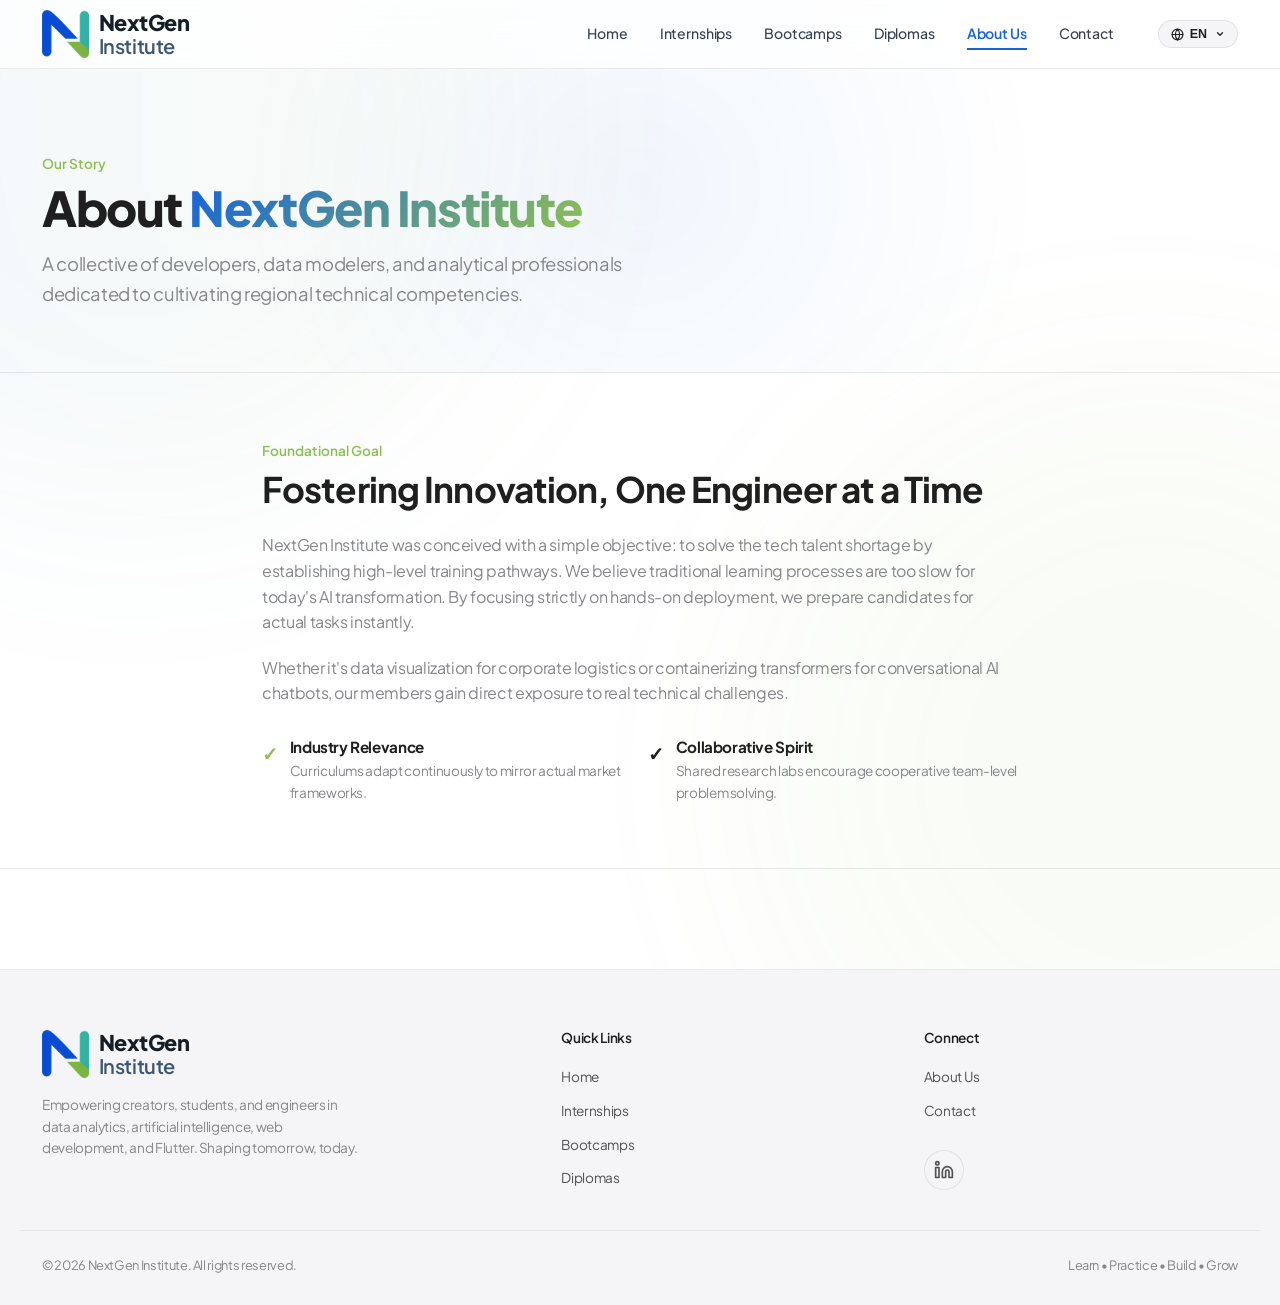
==== commit bd7874cb: "Remove bottom price box from track pages and tighten section whitespace, bump cache to v101" ====
--- a/about.html
+++ b/about.html
@@ -58,7 +58,7 @@
 
     <title>About Us | NextGen Institute - Free Internships & Trainings</title>
     <meta name="description" content="Learn about NextGen Institute's mission in delivering Free Internships, Summer Trainings, Winter Trainings, and Bootcamps in AI, Data Analytics, and Software Engineering.">
-        <link rel="stylesheet" href="styles.css?v=98">
+        <link rel="stylesheet" href="styles.css?v=101">
 
 </head>
 <body>
@@ -175,8 +175,8 @@
         </div>
     </footer>
 
-    <script src="main.js?v=98"></script>
-    <script src="lang.js?v=98"></script>
+    <script src="main.js?v=101"></script>
+    <script src="lang.js?v=101"></script>
     <button class="back-to-top" id="backToTop" aria-label="Back to Top">↑</button>
 </body>
 </html>
--- a/styles.css
+++ b/styles.css
@@ -114,7 +114,7 @@
 }
 
 .section-padding {
-    padding: 96px 0; /* Airy feel, strict multiple of 8 (8 * 12) */
+    padding: 64px 0;
 }
 
 .text-center {
@@ -2442,9 +2442,9 @@
 .program-hero-grid {
     display: grid;
     grid-template-columns: 1.25fr 0.95fr;
-    gap: 48px;
-    align-items: center;
-    padding: 40px 0 60px;
+    gap: 36px;
+    align-items: center;
+    padding: 16px 0 32px;
 }
 
 .program-hero-content h1 {
@@ -2467,15 +2467,15 @@
 .program-highlights-grid {
     display: grid;
     grid-template-columns: repeat(4, 1fr);
-    gap: 16px;
-    margin: 32px 0;
+    gap: 12px;
+    margin: 18px 0;
 }
 
 .highlight-box {
     background: #ffffff;
     border: 1px solid #e2e8f0;
-    border-radius: 14px;
-    padding: 20px 16px;
+    border-radius: 12px;
+    padding: 14px 10px;
     text-align: center;
     box-shadow: 0 4px 12px rgba(0, 0, 0, 0.03);
     transition: transform 0.25s ease, border-color 0.25s ease;
@@ -2557,14 +2557,14 @@
 .whatsapp-cta-card {
     background: linear-gradient(135deg, #065f46 0%, #047857 100%);
     border-radius: 20px;
-    padding: 36px 40px;
+    padding: 28px 36px;
     color: #ffffff;
     display: flex;
     flex-wrap: wrap;
     align-items: center;
     justify-content: space-between;
-    gap: 28px;
-    margin: 48px auto;
+    gap: 24px;
+    margin: 24px auto;
     max-width: 1100px;
     box-shadow: 0 16px 40px rgba(6, 95, 70, 0.25);
 }
@@ -2651,9 +2651,9 @@
 .curriculum-module-card {
     background: #ffffff;
     border: 1px solid #e2e8f0;
-    border-radius: 16px;
-    padding: 28px;
-    margin-bottom: 20px;
+    border-radius: 14px;
+    padding: 20px 24px;
+    margin-bottom: 14px;
     box-shadow: 0 4px 16px rgba(0, 0, 0, 0.03);
     transition: all 0.3s ease;
 }
@@ -2757,7 +2757,35 @@
     }
 }
 
-#bootCard1 .card-image-wrap img,
-#bootCard2 .card-image-wrap img {
-    object-position: top center;
-}
+.btn-book-seat {
+    display: inline-flex;
+    align-items: center;
+    justify-content: center;
+    gap: 10px;
+    background: var(--gradient-primary);
+    color: #ffffff !important;
+    font-size: 1.05rem;
+    font-weight: 700;
+    padding: 14px 34px;
+    border-radius: var(--radius-pill);
+    text-decoration: none;
+    transition: all 0.3s cubic-bezier(0.25, 1, 0.5, 1);
+    box-shadow: 0 8px 24px rgba(14, 165, 233, 0.35);
+}
+.btn-book-seat:hover {
+    transform: translateY(-2px) scale(1.02);
+    box-shadow: 0 12px 30px rgba(14, 165, 233, 0.45);
+    color: #ffffff !important;
+}
+.btn-book-seat:active {
+    transform: translateY(0) scale(0.98);
+}
+.btn-book-seat svg {
+    width: 20px;
+    height: 20px;
+}
+@media (max-width: 640px) {
+    .btn-book-seat {
+        width: 100%;
+    }
+}
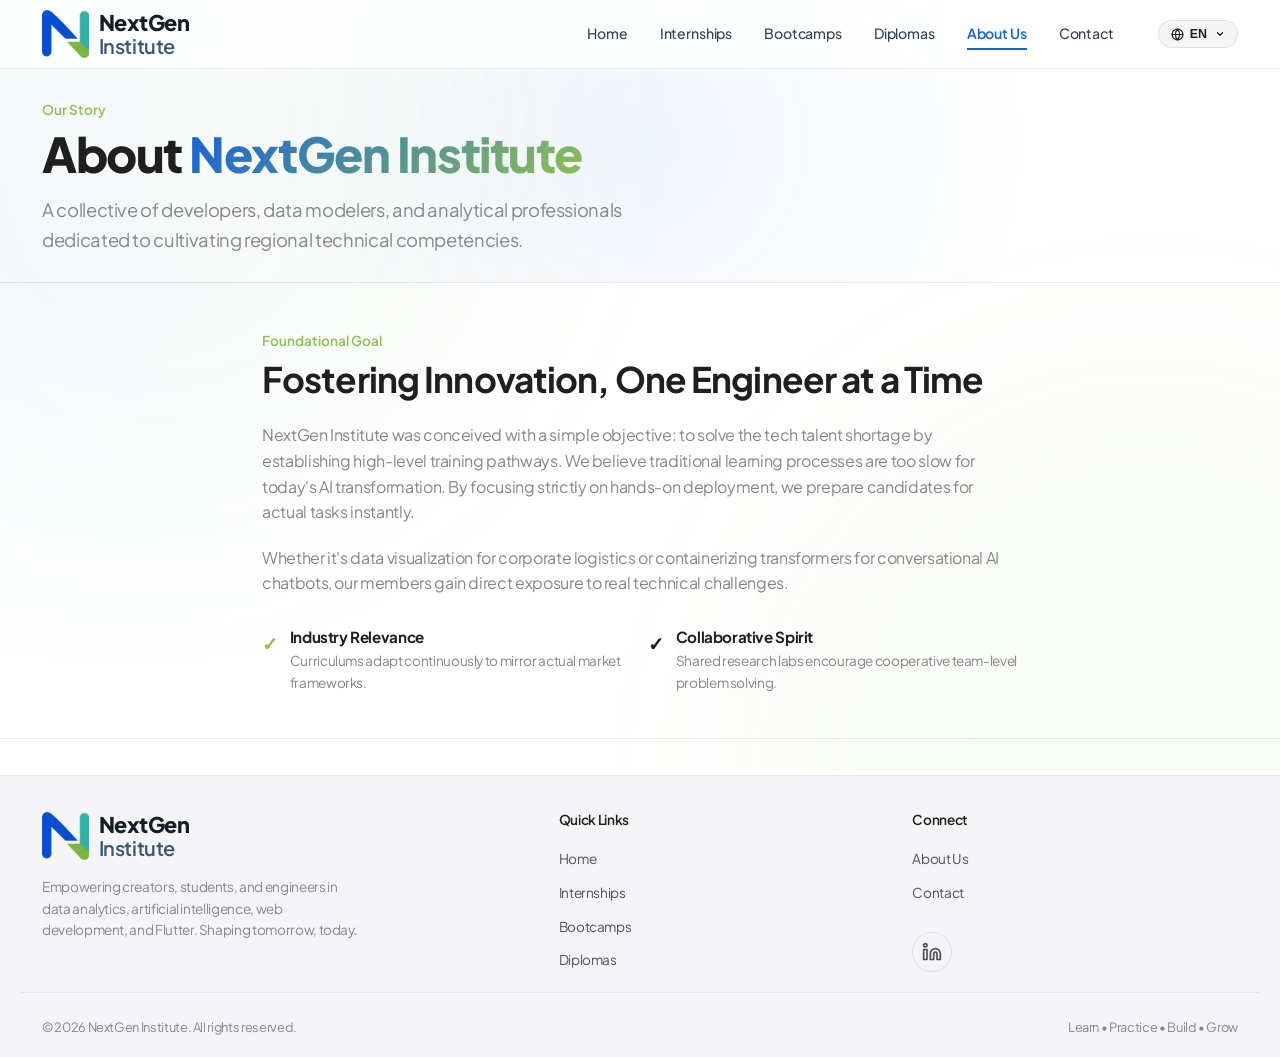
==== commit e9fd3a83: "Reduce whitespace and padding across the entire website, bump cache to v103" ====
--- a/about.html
+++ b/about.html
@@ -58,7 +58,7 @@
 
     <title>About Us | NextGen Institute - Free Internships & Trainings</title>
     <meta name="description" content="Learn about NextGen Institute's mission in delivering Free Internships, Summer Trainings, Winter Trainings, and Bootcamps in AI, Data Analytics, and Software Engineering.">
-        <link rel="stylesheet" href="styles.css?v=101">
+        <link rel="stylesheet" href="styles.css?v=103">
 
 </head>
 <body>
@@ -91,7 +91,7 @@
     </header>
 
     <!-- Subpage Hero Banner -->
-    <section class="fade-up section-padding" style="padding-top: 150px; background: radial-gradient(circle at 50% 50%, rgba(22, 99, 217, 0.06) 0%, transparent 60%); border-bottom: 1px solid var(--glass-border);">
+    <section class="fade-up section-padding" style="padding: 96px 0 28px; background: radial-gradient(circle at 50% 50%, rgba(22, 99, 217, 0.06) 0%, transparent 60%); border-bottom: 1px solid var(--glass-border);">
         <div class="container">
             <span class="section-tag" data-i18n="about_banner_tag">Our Story</span>
             <h1 class="hero-title" style="font-size: 3rem; margin-bottom: 16px;" data-i18n="about_banner_title">About <span class="gradient-text">NextGen Institute</span></h1>
@@ -175,8 +175,8 @@
         </div>
     </footer>
 
-    <script src="main.js?v=101"></script>
-    <script src="lang.js?v=101"></script>
+    <script src="main.js?v=103"></script>
+    <script src="lang.js?v=103"></script>
     <button class="back-to-top" id="backToTop" aria-label="Back to Top">↑</button>
 </body>
 </html>
--- a/styles.css
+++ b/styles.css
@@ -114,7 +114,7 @@
 }
 
 .section-padding {
-    padding: 64px 0;
+    padding: 44px 0;
 }
 
 .text-center {
@@ -282,10 +282,10 @@
 /* --- HERO SECTION --- */
 .hero {
     position: relative;
-    min-height: 80vh; /* Strict multiple of 8 */
-    display: flex;
-    align-items: center;
-    padding: 128px 0 64px; /* Multiples of 8 */
+    min-height: auto; /* Strict multiple of 8 */
+    display: flex;
+    align-items: center;
+    padding: 96px 0 36px; /* Multiples of 8 */
     background: var(--bg-primary);
 }
 
@@ -431,7 +431,7 @@
 
 /* --- SECTION GENERAL STYLE --- */
 .section-title-wrap {
-    margin-bottom: 30px; /* Reduced from 50px */
+    margin-bottom: 18px; /* Reduced from 50px */
     text-align: left !important; /* Apple left aligned sections */
 }
 
@@ -463,7 +463,7 @@
 .cards-grid {
     display: grid;
     grid-template-columns: repeat(auto-fit, minmax(320px, 1fr));
-    gap: 24px;
+    gap: 18px;
 }
 
 .card {
@@ -821,15 +821,15 @@
 footer {
     background: var(--bg-secondary);
     border-top: 1px solid rgba(0, 0, 0, 0.05);
-    padding: 60px 0 30px;
-    margin-top: 100px;
+    padding: 36px 0 20px;
+    margin-top: 36px;
 }
 
 .footer-grid {
     display: grid;
     grid-template-columns: 1.5fr 1fr 1fr;
-    gap: 48px;
-    margin-bottom: 40px;
+    gap: 28px;
+    margin-bottom: 20px;
 }
 
 .footer-brand p {
@@ -1398,7 +1398,7 @@
 
 /* Sections spacing */
 section {
-    padding: 120px 0;
+    padding: 44px 0;
     position: relative;
     border-bottom: 1px solid var(--glass-border);
 }
@@ -2223,8 +2223,8 @@
     background: linear-gradient(135deg, rgba(240, 249, 255, 0.95) 0%, rgba(224, 242, 254, 0.85) 100%);
     border: 1.5px solid rgba(56, 189, 248, 0.4);
     border-radius: 20px;
-    padding: 24px 32px;
-    margin: 32px auto 48px;
+    padding: 16px 24px;
+    margin: 16px auto 24px;
     max-width: 1000px;
     box-shadow: 0 12px 36px rgba(14, 165, 233, 0.08);
     display: flex;
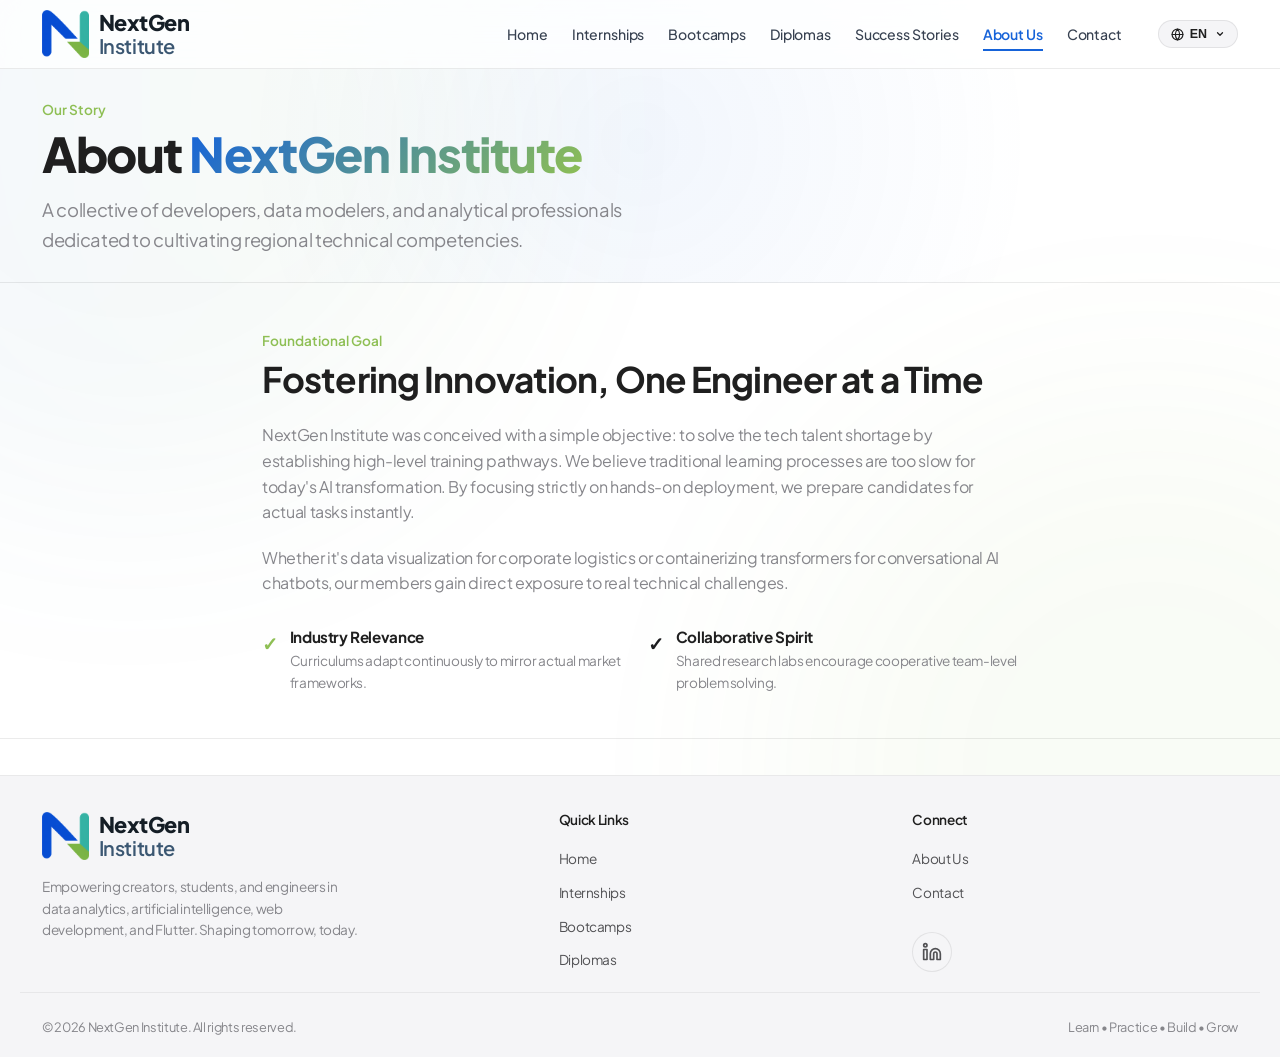
==== commit b71ee087: "Add Success Stories link in top navbar linked to student reviews section across all pages, bump cach" ====
--- a/about.html
+++ b/about.html
@@ -58,7 +58,7 @@
 
     <title>About Us | NextGen Institute - Free Internships & Trainings</title>
     <meta name="description" content="Learn about NextGen Institute's mission in delivering Free Internships, Summer Trainings, Winter Trainings, and Bootcamps in AI, Data Analytics, and Software Engineering.">
-        <link rel="stylesheet" href="styles.css?v=103">
+        <link rel="stylesheet" href="styles.css?v=107">
 
 </head>
 <body>
@@ -84,6 +84,7 @@
                 <li><a href="internships.html" class="nav-link" id="navInternships" data-i18n="nav_internships">Internships</a></li>
                 <li><a href="bootcamps.html" class="nav-link" id="navBootcamps" data-i18n="nav_bootcamps">Bootcamps</a></li>
                 <li><a href="diplomas.html" class="nav-link" id="navDiplomas" data-i18n="nav_diplomas">Diplomas</a></li>
+                <li><a href="index.html#success-stories" class="nav-link" id="navSuccessStories" data-i18n="nav_success_stories">Success Stories</a></li>
                 <li><a href="about.html" class="nav-link active" id="navAbout" data-i18n="nav_about">About Us</a></li>
                 <li><a href="contact.html" class="nav-link" id="navContact" data-i18n="nav_contact">Contact</a></li>
             </ul>
@@ -175,8 +176,8 @@
         </div>
     </footer>
 
-    <script src="main.js?v=103"></script>
-    <script src="lang.js?v=103"></script>
+    <script src="main.js?v=107"></script>
+    <script src="lang.js?v=107"></script>
     <button class="back-to-top" id="backToTop" aria-label="Back to Top">↑</button>
 </body>
 </html>
--- a/styles.css
+++ b/styles.css
@@ -221,7 +221,8 @@
 .nav-menu {
     display: flex;
     list-style: none;
-    gap: 32px;
+    gap: 24px;
+    align-items: center;
 }
 
 .nav-link {
@@ -231,6 +232,7 @@
     color: #374151; /* High contrast gray */
     letter-spacing: -0.01em;
     padding: 6px 0;
+    white-space: nowrap;
     transition: color 0.3s ease;
 }
 
@@ -2789,3 +2791,7 @@
         width: 100%;
     }
 }
+
+#success-stories {
+    scroll-margin-top: 84px;
+}
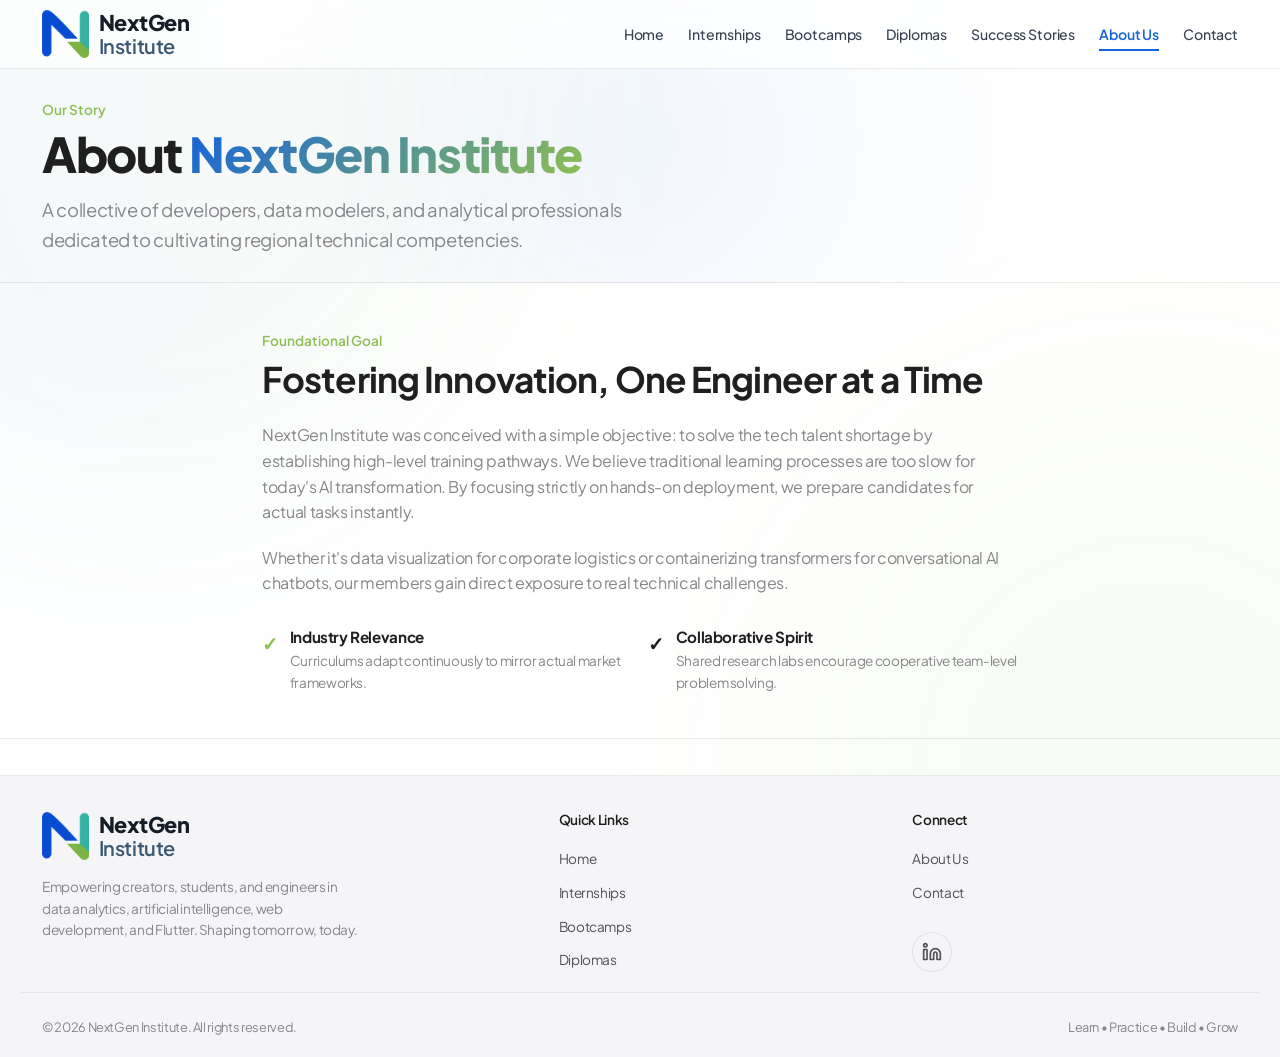
==== commit ea3ba81e: "Remove Arabic language switcher option and enforce English-only LTR mode, bump cache to v108" ====
--- a/about.html
+++ b/about.html
@@ -58,7 +58,7 @@
 
     <title>About Us | NextGen Institute - Free Internships & Trainings</title>
     <meta name="description" content="Learn about NextGen Institute's mission in delivering Free Internships, Summer Trainings, Winter Trainings, and Bootcamps in AI, Data Analytics, and Software Engineering.">
-        <link rel="stylesheet" href="styles.css?v=107">
+        <link rel="stylesheet" href="styles.css?v=108">
 
 </head>
 <body>
@@ -176,8 +176,8 @@
         </div>
     </footer>
 
-    <script src="main.js?v=107"></script>
-    <script src="lang.js?v=107"></script>
+    <script src="main.js?v=108"></script>
+    <script src="lang.js?v=108"></script>
     <button class="back-to-top" id="backToTop" aria-label="Back to Top">↑</button>
 </body>
 </html>
